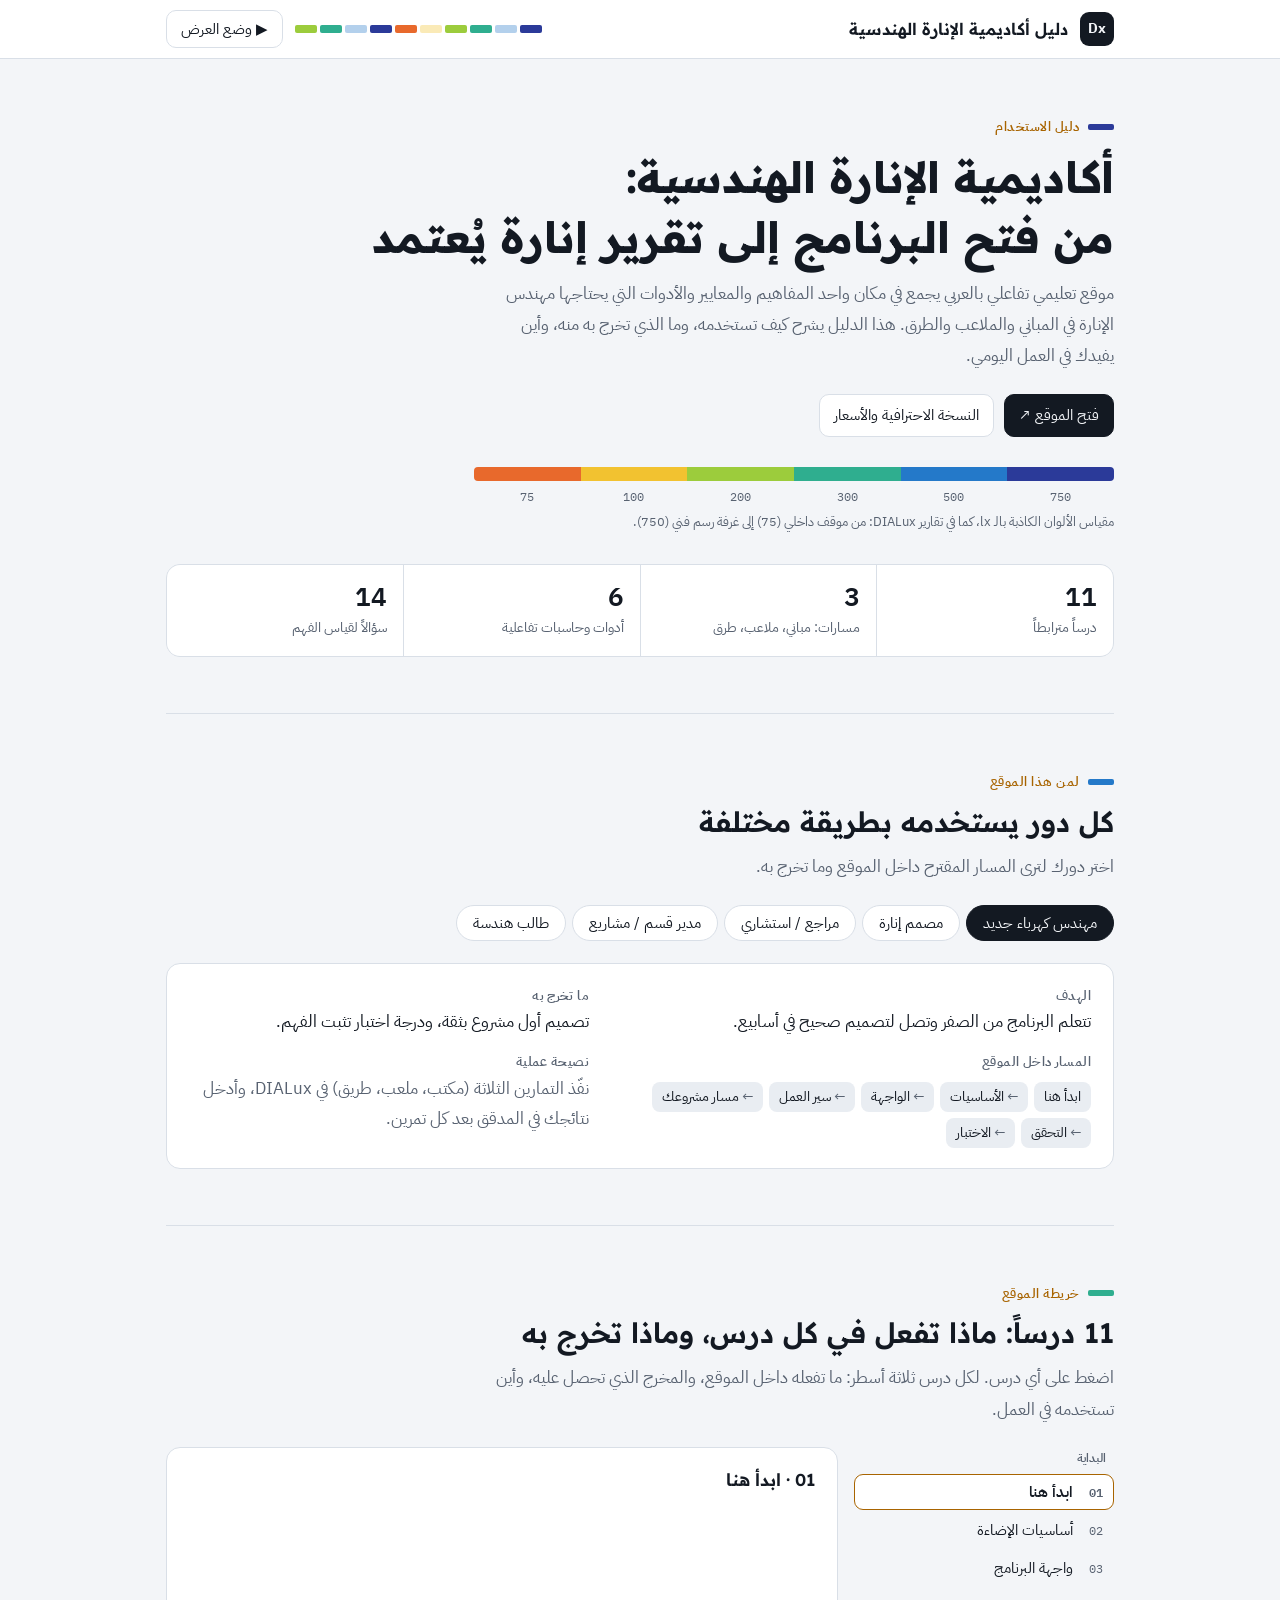
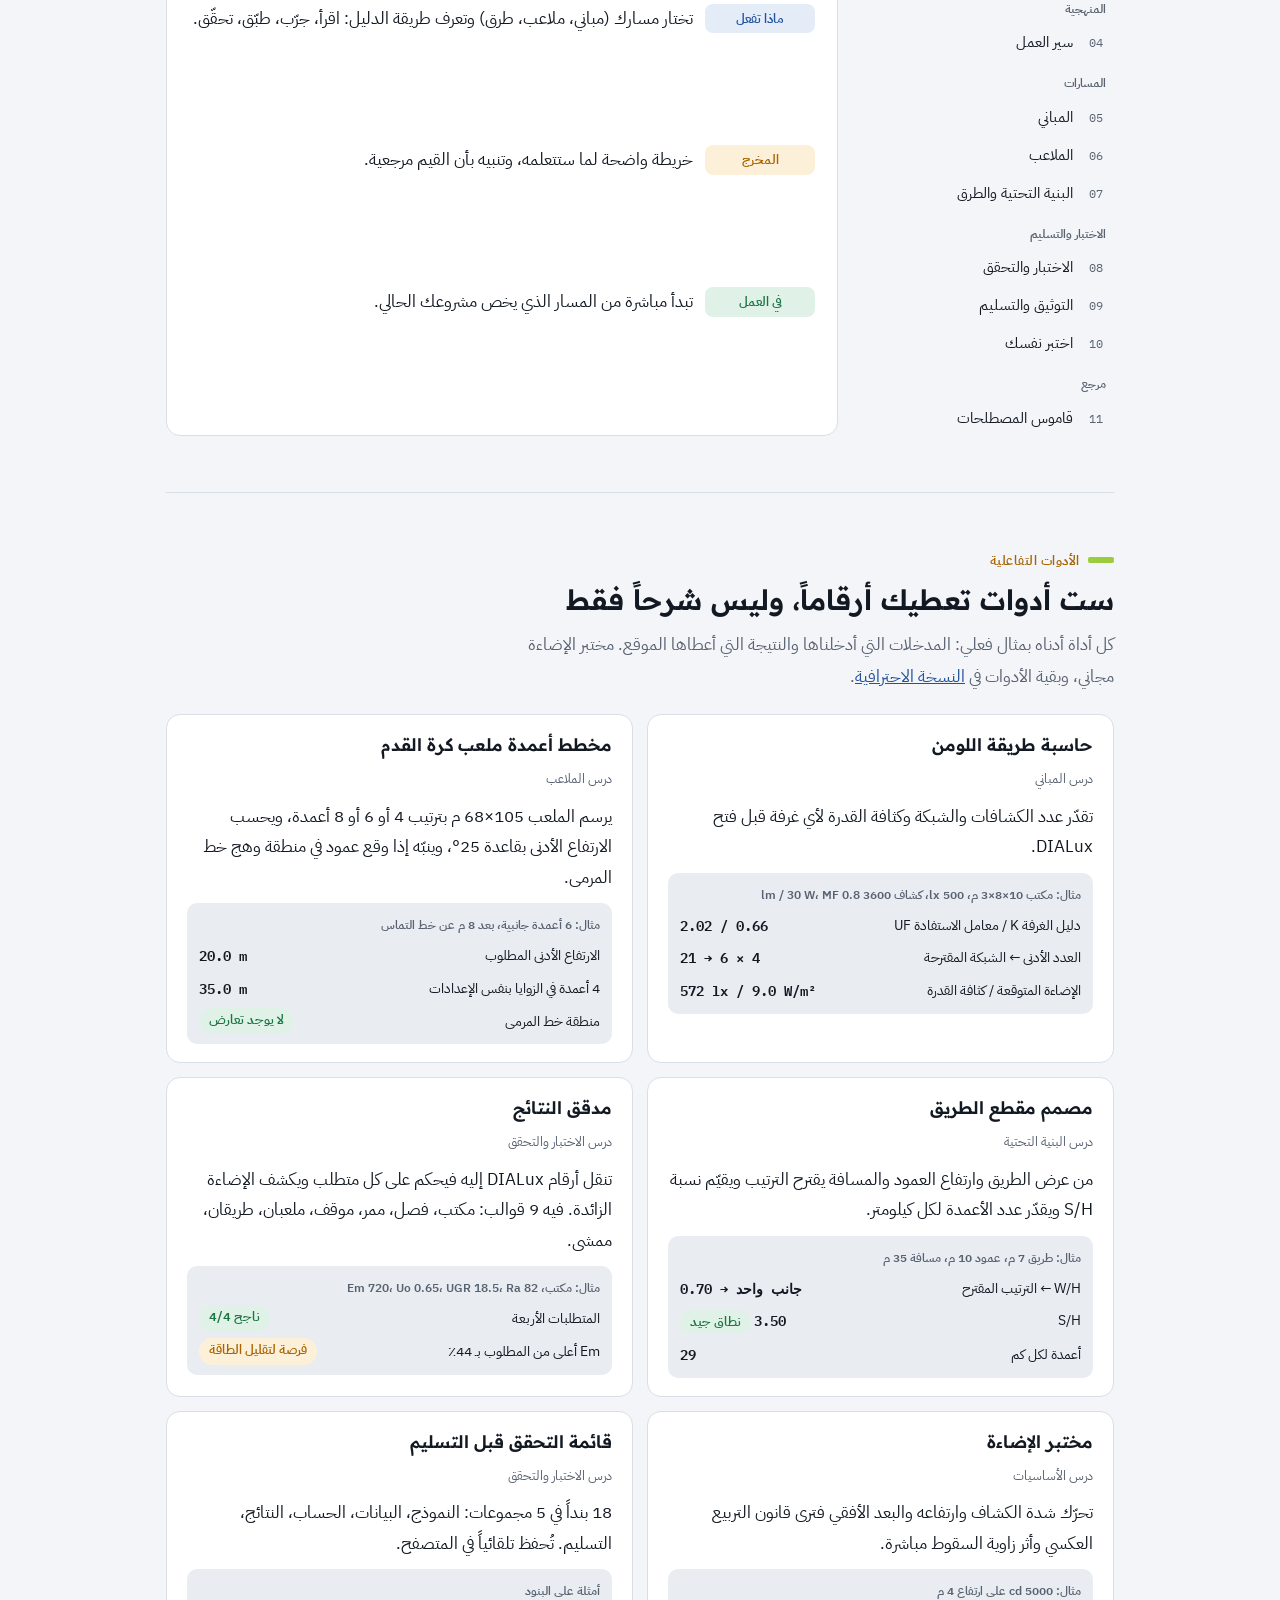
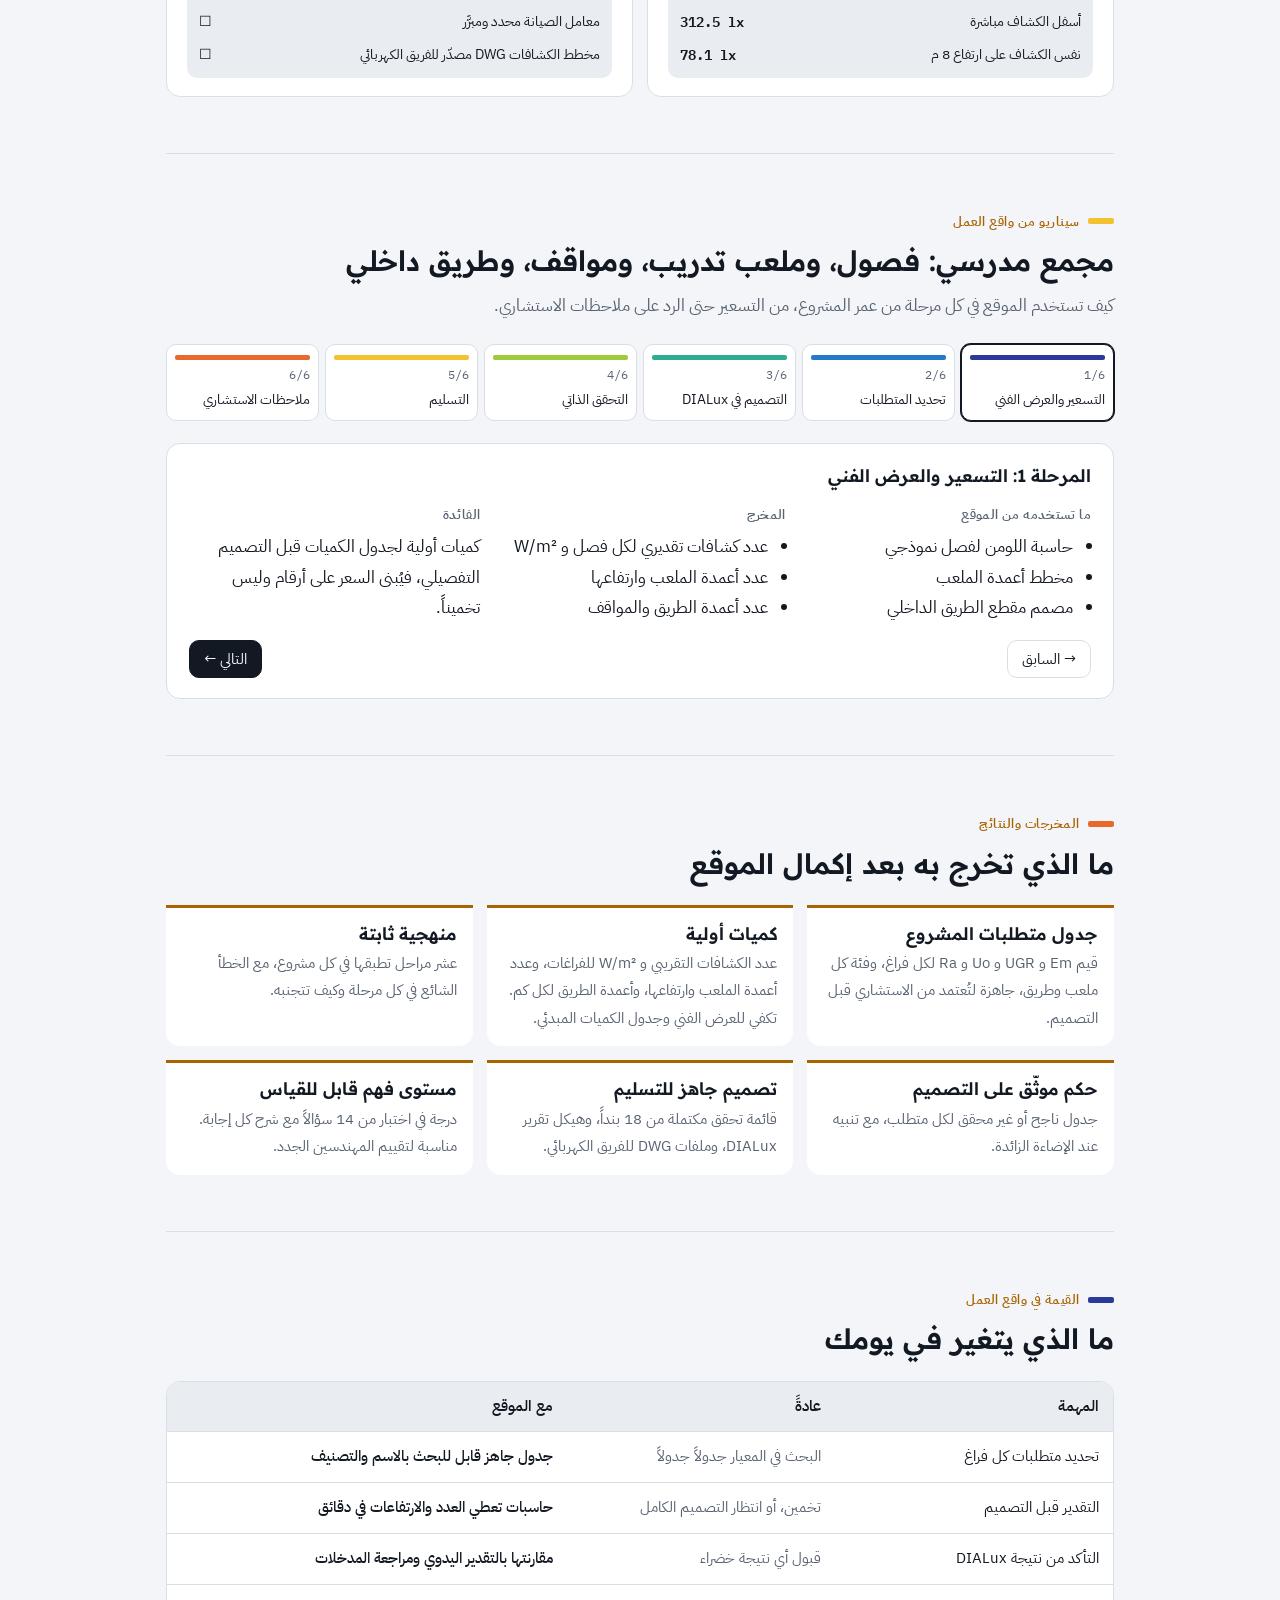
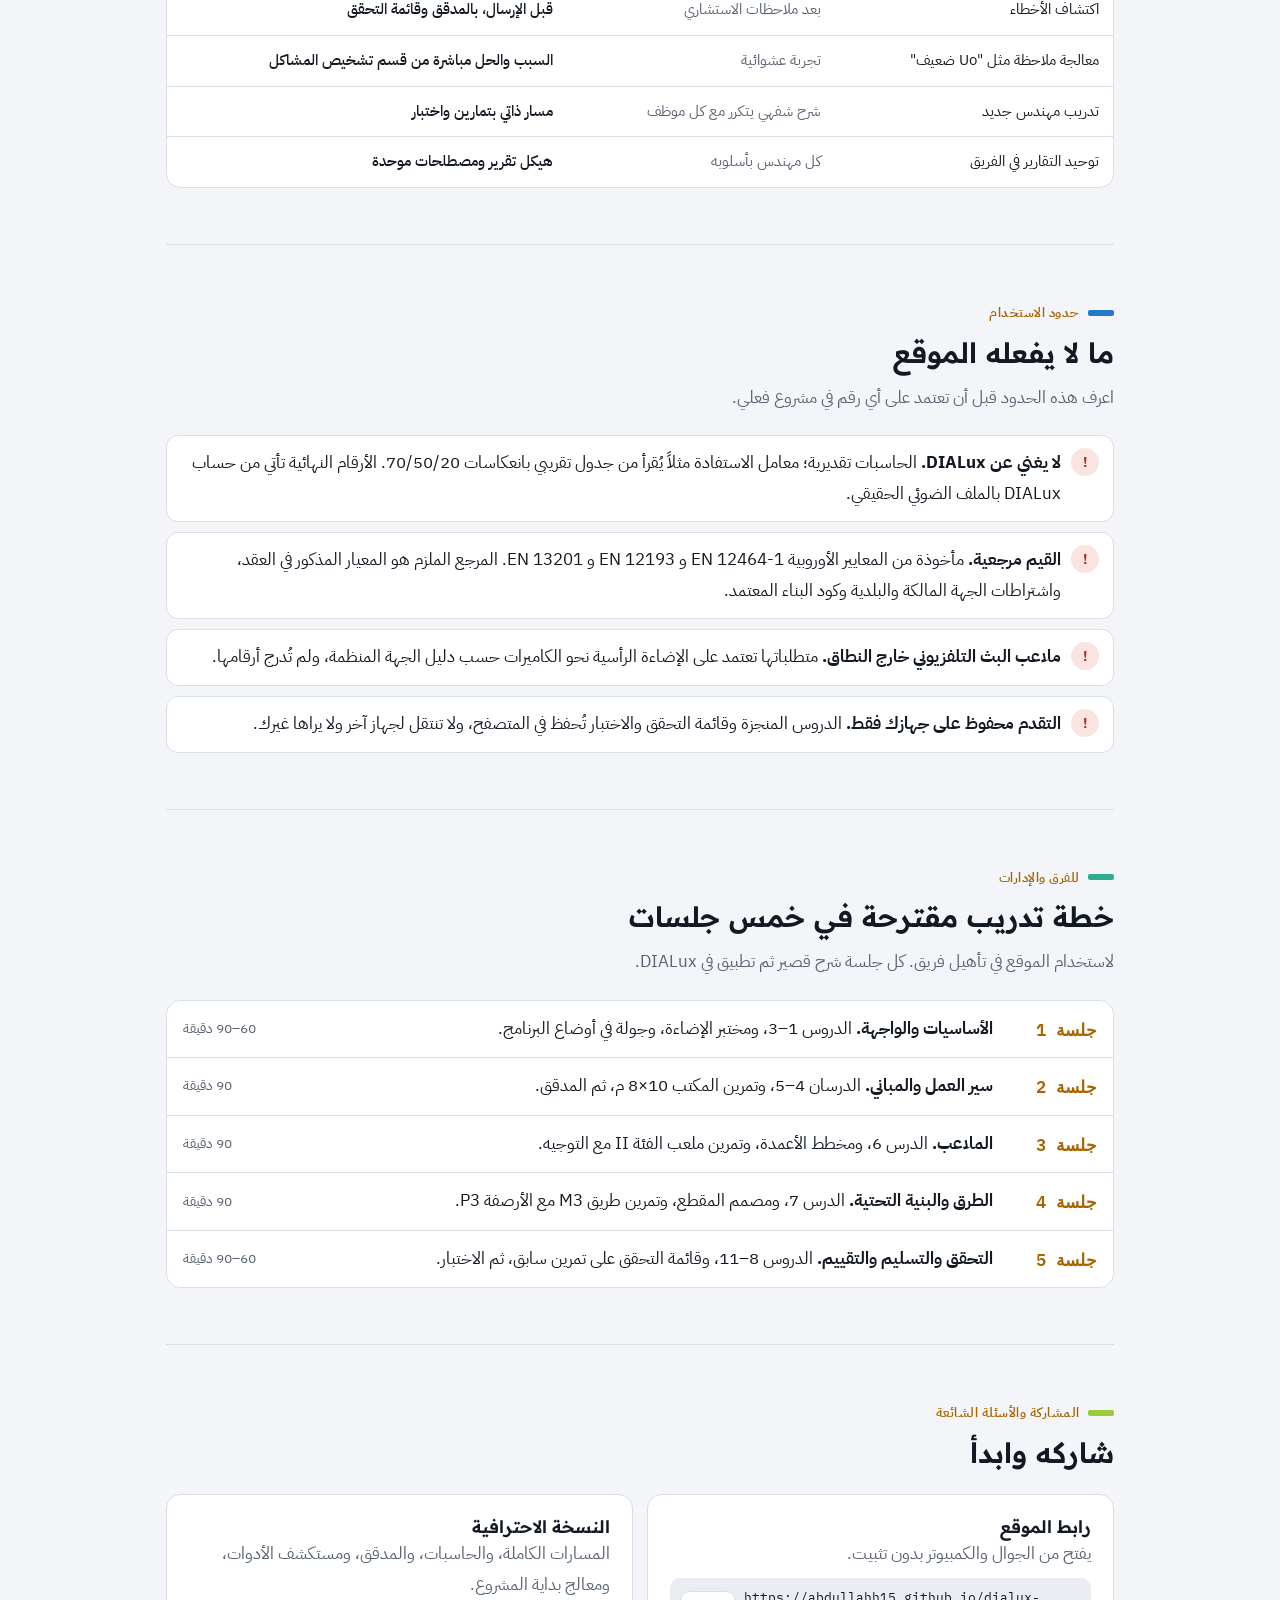
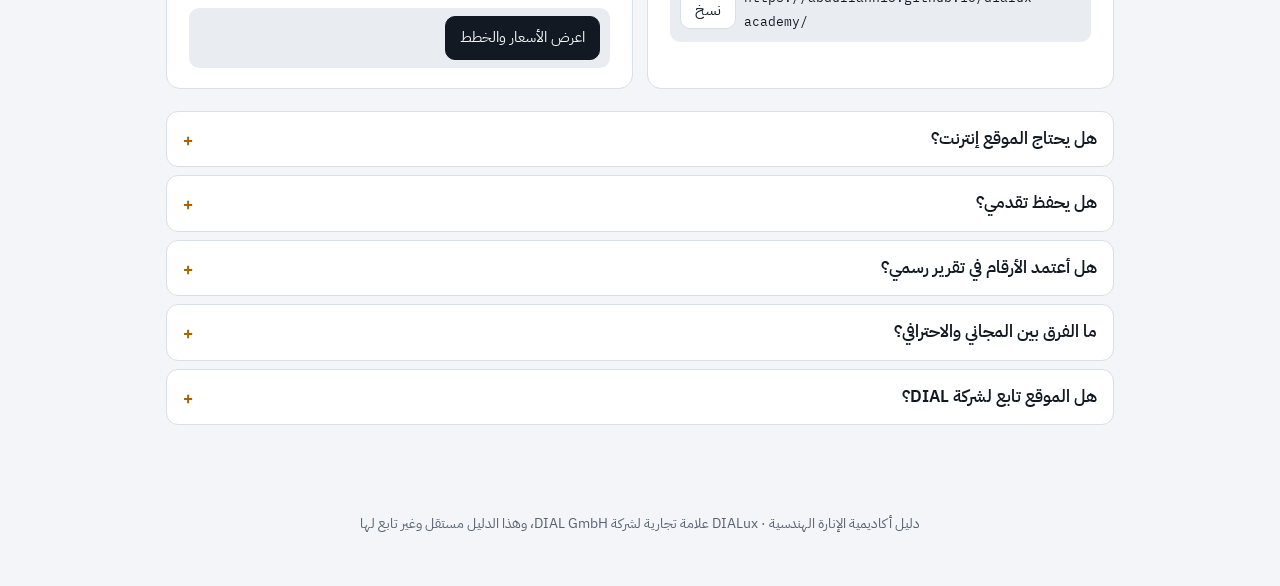
==== guide.html @ 092b3cbc "Free edition of the lighting academy Public free edition: lighting basics, DIALux evo interface, wor" ====
<!doctype html>
<html lang="ar" dir="rtl">
<head>
<meta charset="utf-8">
<meta name="viewport" content="width=device-width, initial-scale=1, viewport-fit=cover">
<meta name="description" content="شرح تفاعلي لاستخدام موقع أكاديمية الإنارة الهندسية: الأدوات والمخرجات والقيمة في العمل">
<style>:root{padding-top:env(safe-area-inset-top,0px);padding-bottom:env(safe-area-inset-bottom,0px)}body{margin:0}img{max-width:100%}[hidden]{display:none!important}</style>
<title>دليل أكاديمية الإنارة الهندسية</title>
<meta name="claude:viewport-fit-sides" content="cover">
<link rel="preconnect" href="https://fonts.googleapis.com">
<link rel="preconnect" href="https://fonts.gstatic.com" crossorigin>
<link href="https://fonts.googleapis.com/css2?family=IBM+Plex+Mono:wght@400;600&family=IBM+Plex+Sans+Arabic:wght@400;500;600&family=Readex+Pro:wght@500;600;700&display=swap" rel="stylesheet">
<style>
/* التخطيط: عمود قراءة واحد بعرض مريح، مقاطع متتالية تتحول إلى شرائح في وضع العرض.
   اللمسة الخاصة بالموضوع: مقياس الألوان الكاذبة (False colours) من تقارير DIALux يُستخدم كمؤشر للمقاطع. */
:root {
  --bg: #f3f5f8;
  --surface: #ffffff;
  --surface-2: #e9edf2;
  --ink: #131922;
  --muted: #586271;
  --line: #d9dfe7;
  --amber: #a86400;
  --amber-soft: #fdf0d8;
  --blue: #22539f;
  --blue-soft: #e4ecf8;
  --ok: #1b7543;
  --ok-soft: #e0f2e7;
  --bad: #ac2a21;
  --bad-soft: #f9e4e2;
  --fc1: #2b3a99; --fc2: #2479c9; --fc3: #2fae8f; --fc4: #9ccc3c; --fc5: #f2c230; --fc6: #e8692c;
  --font-display: "Readex Pro", "IBM Plex Sans Arabic", "Segoe UI", Tahoma, sans-serif;
  --font-body: "IBM Plex Sans Arabic", "Segoe UI", Tahoma, sans-serif;
  --font-data: "IBM Plex Mono", Consolas, monospace;
  --radius: 14px;
}
@media (prefers-color-scheme: dark) {
  :root:not([data-theme="light"]) {
    --bg: #0e1217; --surface: #161b22; --surface-2: #1f2630; --ink: #e7ebf0; --muted: #9ba5b3;
    --line: #2a323d; --amber: #f0ad45; --amber-soft: #33270f; --blue: #84b2ef; --blue-soft: #172538;
    --ok: #63cf92; --ok-soft: #12301f; --bad: #ff8b80; --bad-soft: #3a1714;
    color-scheme: dark;
  }
}
:root[data-theme="dark"] {
  --bg: #0e1217; --surface: #161b22; --surface-2: #1f2630; --ink: #e7ebf0; --muted: #9ba5b3;
  --line: #2a323d; --amber: #f0ad45; --amber-soft: #33270f; --blue: #84b2ef; --blue-soft: #172538;
  --ok: #63cf92; --ok-soft: #12301f; --bad: #ff8b80; --bad-soft: #3a1714;
  color-scheme: dark;
}

* { box-sizing: border-box; }
html { scroll-behavior: smooth; scroll-padding-top: 80px; }
@media (prefers-reduced-motion: reduce) { html { scroll-behavior: auto; } * { transition: none !important; } }
body { background: var(--bg); color: var(--ink); font-family: var(--font-body); font-size: 16.5px; line-height: 1.85; }
body::before { content: ""; position: fixed; inset: 0 0 auto; height: env(safe-area-inset-top, 0px); z-index: 10; background: var(--surface); }
a { color: var(--blue); }
h1, h2, h3 { font-family: var(--font-display); text-wrap: balance; line-height: 1.4; margin: 0; }
h1 { font-size: clamp(1.8rem, 4.6vw, 2.7rem); font-weight: 700; }
h2 { font-size: clamp(1.35rem, 3vw, 1.75rem); font-weight: 600; }
h3 { font-size: 1.08rem; font-weight: 600; }
p { margin: 0; }
.data, .en { font-family: var(--font-data); direction: ltr; unicode-bidi: isolate; font-variant-numeric: tabular-nums; }
.en { font-family: inherit; }
button { font-family: inherit; }
:focus-visible { outline: 2px solid var(--amber); outline-offset: 2px; }

.wrap { max-width: 980px; margin: 0 auto; padding-left: max(16px, env(safe-area-inset-left, 0px)); padding-right: max(16px, env(safe-area-inset-right, 0px)); }

/* الترويسة */
.top { position: sticky; top: env(safe-area-inset-top, 0px); z-index: 20; background: color-mix(in srgb, var(--surface) 94%, transparent); backdrop-filter: blur(8px); border-bottom: 1px solid var(--line); }
.top .wrap { display: flex; align-items: center; gap: 12px; padding-block: 10px; }
.mark { width: 34px; height: 34px; border-radius: 9px; background: var(--ink); color: var(--bg); display: grid; place-items: center; font-weight: 700; font-size: .85rem; direction: ltr; flex: 0 0 auto; }
.top .name { font-family: var(--font-display); font-weight: 600; white-space: nowrap; overflow: hidden; text-overflow: ellipsis; min-width: 0; }
.top .spacer { flex: 1; }
.fc-index { display: flex; gap: 3px; }
.fc-index a { width: 22px; height: 8px; border-radius: 2px; display: block; opacity: .35; transition: opacity .2s; }
.fc-index a.on { opacity: 1; }
.btn { border: 1px solid var(--line); background: var(--surface); color: var(--ink); border-radius: 10px; padding: 7px 14px; cursor: pointer; font-size: .92rem; text-decoration: none; display: inline-flex; align-items: center; gap: 6px; white-space: nowrap; }
.btn:hover { border-color: var(--amber); }
.btn.primary { background: var(--ink); color: var(--bg); border-color: var(--ink); }
.btn.primary:hover { opacity: .9; }

/* المقاطع */
section.slide { padding-block: 56px; border-bottom: 1px solid var(--line); }
section.slide:last-of-type { border-bottom: 0; }
.eyebrow { font-size: .8rem; font-weight: 600; letter-spacing: .04em; color: var(--amber); margin-bottom: 8px; display: flex; align-items: center; gap: 8px; }
.eyebrow i { width: 26px; height: 6px; border-radius: 2px; display: inline-block; }
.lead { color: var(--muted); font-size: 1.06rem; max-width: 62ch; margin-top: 10px; }
.stack { display: flex; flex-direction: column; gap: 22px; }

/* البداية */
.hero { padding-top: 48px; }
.hero .cta { display: flex; flex-wrap: wrap; gap: 10px; margin-top: 22px; }
.legend { margin-top: 30px; max-width: 640px; }
.legend .bar { display: grid; grid-template-columns: repeat(6, 1fr); height: 14px; border-radius: 4px; overflow: hidden; }
.legend .ticks { display: grid; grid-template-columns: repeat(6, 1fr); font-size: .78rem; color: var(--muted); margin-top: 4px; }
.legend .ticks span { text-align: center; }
.legend .cap { font-size: .8rem; color: var(--muted); margin-top: 2px; }
.facts { display: grid; grid-template-columns: repeat(4, minmax(0, 1fr)); gap: 1px; background: var(--line); border: 1px solid var(--line); border-radius: var(--radius); overflow: hidden; margin-top: 30px; }
.facts div { background: var(--surface); padding: 14px 16px; }
.facts b { display: block; font-family: var(--font-data); font-size: 1.6rem; font-weight: 600; line-height: 1.3; }
.facts span { color: var(--muted); font-size: .9rem; }

/* الأدوار */
.tabs { display: flex; flex-wrap: wrap; gap: 6px; }
.tab { border: 1px solid var(--line); background: var(--surface); color: var(--ink); border-radius: 99px; padding: 6px 16px; cursor: pointer; font-size: .93rem; }
.tab[aria-selected="true"] { background: var(--ink); color: var(--bg); border-color: var(--ink); }
.panel { background: var(--surface); border: 1px solid var(--line); border-radius: var(--radius); padding: 20px 22px; }
.role-grid { display: grid; grid-template-columns: 1.2fr 1fr; gap: 22px; }
.role-grid > div { min-width: 0; }
.path { display: flex; flex-wrap: wrap; gap: 6px; margin-top: 8px; }
.path span { background: var(--surface-2); border-radius: 8px; padding: 2px 10px; font-size: .88rem; }
.path span + span::before { content: "← "; color: var(--muted); }
.k { font-size: .8rem; color: var(--muted); font-weight: 600; letter-spacing: .03em; }

/* خريطة الدروس */
.map { display: grid; grid-template-columns: 260px minmax(0, 1fr); gap: 16px; }
.lessons { display: flex; flex-direction: column; gap: 2px; }
.lessons .grp { font-size: .76rem; color: var(--muted); margin: 10px 8px 2px; font-weight: 600; }
.lessons .grp:first-child { margin-top: 0; }
.lessons button { text-align: right; border: 1px solid transparent; background: transparent; color: var(--ink); padding: 6px 10px; border-radius: 9px; cursor: pointer; display: flex; gap: 10px; align-items: center; font-size: .93rem; }
.lessons button:hover { background: var(--surface-2); }
.lessons button[aria-selected="true"] { background: var(--surface); border-color: var(--amber); font-weight: 600; }
.lessons .n { font-family: var(--font-data); font-size: .78rem; color: var(--muted); width: 20px; }
.io { display: grid; gap: 14px; }
.io-row { display: grid; grid-template-columns: 110px minmax(0, 1fr); gap: 12px; align-items: start; }
.io-row .tag { font-size: .8rem; font-weight: 600; padding: 3px 10px; border-radius: 8px; text-align: center; }
.tag.do { background: var(--blue-soft); color: var(--blue); }
.tag.out { background: var(--amber-soft); color: var(--amber); }
.tag.work { background: var(--ok-soft); color: var(--ok); }

/* الأدوات */
.tools { display: grid; grid-template-columns: repeat(2, minmax(0, 1fr)); gap: 14px; }
.tool { background: var(--surface); border: 1px solid var(--line); border-radius: var(--radius); padding: 18px 20px; display: flex; flex-direction: column; gap: 10px; min-width: 0; }
.tool .where { font-size: .82rem; color: var(--muted); }
.ex { background: var(--surface-2); border-radius: 10px; padding: 10px 12px; font-size: .9rem; display: grid; gap: 6px; }
.ex .row { display: flex; justify-content: space-between; gap: 10px; flex-wrap: wrap; }
.ex .row b { font-family: var(--font-data); font-weight: 600; direction: ltr; }
.ex .head { font-size: .78rem; color: var(--muted); font-weight: 600; }
.pill { display: inline-block; padding: 0 10px; border-radius: 99px; font-size: .8rem; font-weight: 600; }
.pill.ok { background: var(--ok-soft); color: var(--ok); }
.pill.warn { background: var(--amber-soft); color: var(--amber); }

/* السيناريو */
.scenario { display: grid; grid-template-columns: repeat(6, minmax(0, 1fr)); gap: 6px; }
.scenario button { border: 1px solid var(--line); background: var(--surface); color: var(--ink); border-radius: 10px; padding: 10px 8px; cursor: pointer; font-size: .86rem; line-height: 1.5; display: flex; flex-direction: column; gap: 6px; align-items: flex-start; text-align: right; }
.scenario button i { height: 5px; width: 100%; border-radius: 2px; display: block; }
.scenario button[aria-selected="true"] { border-color: var(--ink); box-shadow: 0 0 0 1px var(--ink); }
.scene-body { display: grid; grid-template-columns: repeat(3, minmax(0, 1fr)); gap: 14px; margin-top: 14px; }
.scene-body > div { min-width: 0; }
.scene-body ul { margin: 6px 0 0; padding-inline-start: 18px; }
.scene-nav { display: flex; justify-content: space-between; margin-top: 16px; gap: 10px; }

/* المخرجات */
.outputs { display: grid; grid-template-columns: repeat(3, minmax(0, 1fr)); gap: 14px; }
.out-card { border-top: 3px solid var(--amber); background: var(--surface); border-radius: 0 0 var(--radius) var(--radius); padding: 14px 16px; min-width: 0; }
.out-card p { color: var(--muted); font-size: .93rem; margin-top: 4px; }

/* المقارنة */
.table-wrap { overflow-x: auto; border: 1px solid var(--line); border-radius: var(--radius); background: var(--surface); }
table { border-collapse: collapse; width: 100%; font-size: .94rem; }
th, td { padding: 11px 14px; text-align: right; border-bottom: 1px solid var(--line); vertical-align: top; }
th { background: var(--surface-2); font-weight: 600; white-space: nowrap; }
tr:last-child td { border-bottom: 0; }
td.before { color: var(--muted); }
td.after { font-weight: 500; }

.limits { display: grid; gap: 10px; }
.limit { display: grid; grid-template-columns: 28px minmax(0, 1fr); gap: 10px; background: var(--surface); border: 1px solid var(--line); border-radius: 12px; padding: 12px 14px; }
.limit .ic { width: 28px; height: 28px; border-radius: 50%; background: var(--bad-soft); color: var(--bad); display: grid; place-items: center; font-weight: 700; font-size: .9rem; }

.plan { display: grid; gap: 0; border: 1px solid var(--line); border-radius: var(--radius); overflow: hidden; background: var(--surface); }
.plan-row { display: grid; grid-template-columns: 90px minmax(0, 1fr) 140px; gap: 14px; padding: 13px 16px; border-bottom: 1px solid var(--line); align-items: center; }
.plan-row:last-child { border-bottom: 0; }
.plan-row .s { font-family: var(--font-data); font-weight: 600; color: var(--amber); }
.plan-row .t { color: var(--muted); font-size: .88rem; text-align: left; }

details { background: var(--surface); border: 1px solid var(--line); border-radius: 12px; }
details + details { margin-top: 8px; }
summary { cursor: pointer; padding: 12px 16px; font-weight: 600; list-style: none; display: flex; justify-content: space-between; gap: 10px; }
summary::after { content: "+"; font-family: var(--font-data); color: var(--amber); }
details[open] summary::after { content: "−"; }
details .a { padding: 0 16px 14px; color: var(--muted); }

.share { display: grid; grid-template-columns: repeat(2, minmax(0, 1fr)); gap: 14px; }
.link-box { display: flex; gap: 8px; align-items: center; background: var(--surface-2); border-radius: 10px; padding: 8px 10px; margin-top: 8px; }
.link-box code { font-family: var(--font-data); font-size: .82rem; direction: ltr; flex: 1; min-width: 0; overflow-wrap: anywhere; user-select: all; }
footer { color: var(--muted); font-size: .85rem; text-align: center; padding-block: 30px 50px; }

/* وضع العرض */
.present-bar { display: none; }
body.present .top .fc-index, body.present footer { display: none; }
body.present section.slide { display: none; min-height: calc(100vh - 140px); padding-block: 36px 90px; border: 0; }
body.present section.slide.current { display: block; }
body.present .present-bar {
  display: flex; position: fixed; bottom: 0; left: 0; right: 0; z-index: 25; justify-content: center; gap: 10px; align-items: center;
  padding: 10px max(16px, env(safe-area-inset-right, 0px)) calc(10px + env(safe-area-inset-bottom, 0px)) max(16px, env(safe-area-inset-left, 0px));
  background: var(--surface); border-top: 1px solid var(--line);
}
.present-bar .count { font-family: var(--font-data); min-width: 64px; text-align: center; color: var(--muted); }
.present-bar .prog { position: absolute; top: -3px; right: 0; height: 3px; background: var(--amber); transition: width .3s; }

@media (max-width: 820px) {
  .map, .role-grid { grid-template-columns: 1fr; }
  .lessons { flex-direction: row; flex-wrap: wrap; }
  .lessons .grp { display: none; }
  .tools, .share { grid-template-columns: 1fr; }
  .outputs { grid-template-columns: repeat(2, minmax(0, 1fr)); }
  .scenario { grid-template-columns: repeat(3, minmax(0, 1fr)); }
  .scene-body { grid-template-columns: 1fr; }
  .facts { grid-template-columns: repeat(2, minmax(0, 1fr)); }
  .fc-index { display: none; }
}
@media (max-width: 520px) {
  .outputs { grid-template-columns: 1fr; }
  .scenario { grid-template-columns: repeat(2, minmax(0, 1fr)); }
  .io-row { grid-template-columns: 1fr; gap: 4px; }
  .io-row .tag { justify-self: start; }
  .plan-row { grid-template-columns: 64px minmax(0, 1fr); }
  .plan-row .t { grid-column: 2; text-align: right; }
  .top .name { display: none; }
  section.slide { padding-block: 40px; }
}
</style>
</head>
<body>
<div dir="rtl" lang="ar">
<header class="top">
  <div class="wrap">
    <span class="mark">Dx</span>
    <span class="name">دليل أكاديمية الإنارة الهندسية</span>
    <span class="spacer"></span>
    <nav class="fc-index" id="fcIndex" aria-label="المقاطع"></nav>
    <button class="btn" id="presentBtn" type="button">▶ وضع العرض</button>
  </div>
</header>

<main class="wrap" id="slides">

<!-- 1 -->
<section class="slide hero" data-label="المقدمة">
  <div class="eyebrow"><i style="background:var(--fc1)"></i>دليل الاستخدام</div>
  <h1>أكاديمية الإنارة الهندسية:<br>من فتح البرنامج إلى تقرير إنارة يُعتمد</h1>
  <p class="lead">موقع تعليمي تفاعلي بالعربي يجمع في مكان واحد المفاهيم والمعايير والأدوات التي يحتاجها مهندس الإنارة في المباني والملاعب والطرق. هذا الدليل يشرح كيف تستخدمه، وما الذي تخرج به منه، وأين يفيدك في العمل اليومي.</p>
  <div class="cta">
    <a class="btn primary" href="https://abdullahh15.github.io/dialux-academy/" target="_blank" rel="noopener">فتح الموقع ↗</a>
    <a class="btn" href="pricing.html">النسخة الاحترافية والأسعار</a>
  </div>
  <div class="legend" aria-hidden="true">
    <div class="bar"><i style="background:var(--fc1)"></i><i style="background:var(--fc2)"></i><i style="background:var(--fc3)"></i><i style="background:var(--fc4)"></i><i style="background:var(--fc5)"></i><i style="background:var(--fc6)"></i></div>
    <div class="ticks data"><span>75</span><span>100</span><span>200</span><span>300</span><span>500</span><span>750</span></div>
    <div class="cap">مقياس الألوان الكاذبة بالـ lx، كما في تقارير DIALux: من موقف داخلي (75) إلى غرفة رسم فني (750).</div>
  </div>
  <div class="facts">
    <div><b>11</b><span>درساً مترابطاً</span></div>
    <div><b>3</b><span>مسارات: مباني، ملاعب، طرق</span></div>
    <div><b>6</b><span>أدوات وحاسبات تفاعلية</span></div>
    <div><b>14</b><span>سؤالاً لقياس الفهم</span></div>
  </div>
</section>

<!-- 2 -->
<section class="slide" data-label="لمن الموقع">
  <div class="stack">
    <div>
      <div class="eyebrow"><i style="background:var(--fc2)"></i>لمن هذا الموقع</div>
      <h2>كل دور يستخدمه بطريقة مختلفة</h2>
      <p class="lead">اختر دورك لترى المسار المقترح داخل الموقع وما تخرج به.</p>
    </div>
    <div class="tabs" id="roleTabs" role="tablist"></div>
    <div class="panel" id="rolePanel" role="tabpanel"></div>
  </div>
</section>

<!-- 3 -->
<section class="slide" data-label="خريطة الموقع">
  <div class="stack">
    <div>
      <div class="eyebrow"><i style="background:var(--fc3)"></i>خريطة الموقع</div>
      <h2>11 درساً: ماذا تفعل في كل درس، وماذا تخرج به</h2>
      <p class="lead">اضغط على أي درس. لكل درس ثلاثة أسطر: ما تفعله داخل الموقع، والمخرج الذي تحصل عليه، وأين تستخدمه في العمل.</p>
    </div>
    <div class="map">
      <div class="lessons" id="lessonList" role="tablist"></div>
      <div class="panel io" id="lessonPanel" role="tabpanel"></div>
    </div>
  </div>
</section>

<!-- 4 -->
<section class="slide" data-label="الأدوات">
  <div class="stack">
    <div>
      <div class="eyebrow"><i style="background:var(--fc4)"></i>الأدوات التفاعلية</div>
      <h2>ست أدوات تعطيك أرقاماً، وليس شرحاً فقط</h2>
      <p class="lead">كل أداة أدناه بمثال فعلي: المدخلات التي أدخلناها والنتيجة التي أعطاها الموقع. مختبر الإضاءة مجاني، وبقية الأدوات في <a href="pricing.html">النسخة الاحترافية</a>.</p>
    </div>
    <div class="tools">
      <div class="tool">
        <h3>حاسبة طريقة اللومن</h3><div class="where">درس المباني</div>
        <p>تقدّر عدد الكشافات والشبكة وكثافة القدرة لأي غرفة قبل فتح DIALux.</p>
        <div class="ex"><div class="head">مثال: مكتب 10×8×3 م، 500 lx، كشاف 3600 lm / 30 W، MF 0.8</div>
          <div class="row"><span>دليل الغرفة K / معامل الاستفادة UF</span><b>2.02 / 0.66</b></div>
          <div class="row"><span>العدد الأدنى ← الشبكة المقترحة</span><b>21 → 6 × 4</b></div>
          <div class="row"><span>الإضاءة المتوقعة / كثافة القدرة</span><b>572 lx / 9.0 W/m²</b></div></div>
      </div>
      <div class="tool">
        <h3>مخطط أعمدة ملعب كرة القدم</h3><div class="where">درس الملاعب</div>
        <p>يرسم الملعب 105×68 م بترتيب 4 أو 6 أو 8 أعمدة، ويحسب الارتفاع الأدنى بقاعدة 25°، وينبّه إذا وقع عمود في منطقة وهج خط المرمى.</p>
        <div class="ex"><div class="head">مثال: 6 أعمدة جانبية، بعد 8 م عن خط التماس</div>
          <div class="row"><span>الارتفاع الأدنى المطلوب</span><b>20.0 m</b></div>
          <div class="row"><span>4 أعمدة في الزوايا بنفس الإعدادات</span><b>35.0 m</b></div>
          <div class="row"><span>منطقة خط المرمى</span><span class="pill ok">لا يوجد تعارض</span></div></div>
      </div>
      <div class="tool">
        <h3>مصمم مقطع الطريق</h3><div class="where">درس البنية التحتية</div>
        <p>من عرض الطريق وارتفاع العمود والمسافة يقترح الترتيب ويقيّم نسبة S/H ويقدّر عدد الأعمدة لكل كيلومتر.</p>
        <div class="ex"><div class="head">مثال: طريق 7 م، عمود 10 م، مسافة 35 م</div>
          <div class="row"><span>W/H ← الترتيب المقترح</span><b>0.70 → جانب واحد</b></div>
          <div class="row"><span>S/H</span><span><b class="data">3.50</b> <span class="pill ok">نطاق جيد</span></span></div>
          <div class="row"><span>أعمدة لكل كم</span><b>29</b></div></div>
      </div>
      <div class="tool">
        <h3>مدقق النتائج</h3><div class="where">درس الاختبار والتحقق</div>
        <p>تنقل أرقام DIALux إليه فيحكم على كل متطلب ويكشف الإضاءة الزائدة. فيه 9 قوالب: مكتب، فصل، ممر، موقف، ملعبان، طريقان، ممشى.</p>
        <div class="ex"><div class="head">مثال: مكتب، Em 720، Uo 0.65، UGR 18.5، Ra 82</div>
          <div class="row"><span>المتطلبات الأربعة</span><span class="pill ok">ناجح 4/4</span></div>
          <div class="row"><span>Em أعلى من المطلوب بـ 44٪</span><span class="pill warn">فرصة لتقليل الطاقة</span></div></div>
      </div>
      <div class="tool">
        <h3>مختبر الإضاءة</h3><div class="where">درس الأساسيات</div>
        <p>تحرّك شدة الكشاف وارتفاعه والبعد الأفقي فترى قانون التربيع العكسي وأثر زاوية السقوط مباشرة.</p>
        <div class="ex"><div class="head">مثال: 5000 cd على ارتفاع 4 م</div>
          <div class="row"><span>أسفل الكشاف مباشرة</span><b>312.5 lx</b></div>
          <div class="row"><span>نفس الكشاف على ارتفاع 8 م</span><b>78.1 lx</b></div></div>
      </div>
      <div class="tool">
        <h3>قائمة التحقق قبل التسليم</h3><div class="where">درس الاختبار والتحقق</div>
        <p>18 بنداً في 5 مجموعات: النموذج، البيانات، الحساب، النتائج، التسليم. تُحفظ تلقائياً في المتصفح.</p>
        <div class="ex"><div class="head">أمثلة على البنود</div>
          <div class="row"><span>معامل الصيانة محدد ومبرَّر</span><span class="data">☐</span></div>
          <div class="row"><span>مخطط الكشافات DWG مصدّر للفريق الكهربائي</span><span class="data">☐</span></div></div>
      </div>
    </div>
  </div>
</section>

<!-- 5 -->
<section class="slide" data-label="سيناريو عمل">
  <div class="stack">
    <div>
      <div class="eyebrow"><i style="background:var(--fc5)"></i>سيناريو من واقع العمل</div>
      <h2>مجمع مدرسي: فصول، وملعب تدريب، ومواقف، وطريق داخلي</h2>
      <p class="lead">كيف تستخدم الموقع في كل مرحلة من عمر المشروع، من التسعير حتى الرد على ملاحظات الاستشاري.</p>
    </div>
    <div class="scenario" id="sceneTabs" role="tablist"></div>
    <div class="panel">
      <h3 id="sceneTitle"></h3>
      <div class="scene-body" id="sceneBody"></div>
      <div class="scene-nav">
        <button class="btn" id="scenePrev" type="button">→ السابق</button>
        <button class="btn primary" id="sceneNext" type="button">التالي ←</button>
      </div>
    </div>
  </div>
</section>

<!-- 6 -->
<section class="slide" data-label="المخرجات">
  <div class="stack">
    <div>
      <div class="eyebrow"><i style="background:var(--fc6)"></i>المخرجات والنتائج</div>
      <h2>ما الذي تخرج به بعد إكمال الموقع</h2>
    </div>
    <div class="outputs">
      <div class="out-card"><h3>جدول متطلبات المشروع</h3><p>قيم Em و UGR و Uo و Ra لكل فراغ، وفئة كل ملعب وطريق، جاهزة لتُعتمد من الاستشاري قبل التصميم.</p></div>
      <div class="out-card"><h3>كميات أولية</h3><p>عدد الكشافات التقريبي و W/m² للفراغات، وعدد أعمدة الملعب وارتفاعها، وأعمدة الطريق لكل كم. تكفي للعرض الفني وجدول الكميات المبدئي.</p></div>
      <div class="out-card"><h3>منهجية ثابتة</h3><p>عشر مراحل تطبقها في كل مشروع، مع الخطأ الشائع في كل مرحلة وكيف تتجنبه.</p></div>
      <div class="out-card"><h3>حكم موثّق على التصميم</h3><p>جدول ناجح أو غير محقق لكل متطلب، مع تنبيه عند الإضاءة الزائدة.</p></div>
      <div class="out-card"><h3>تصميم جاهز للتسليم</h3><p>قائمة تحقق مكتملة من 18 بنداً، وهيكل تقرير DIALux، وملفات DWG للفريق الكهربائي.</p></div>
      <div class="out-card"><h3>مستوى فهم قابل للقياس</h3><p>درجة في اختبار من 14 سؤالاً مع شرح كل إجابة. مناسبة لتقييم المهندسين الجدد.</p></div>
    </div>
  </div>
</section>

<!-- 7 -->
<section class="slide" data-label="القيمة في العمل">
  <div class="stack">
    <div>
      <div class="eyebrow"><i style="background:var(--fc1)"></i>القيمة في واقع العمل</div>
      <h2>ما الذي يتغير في يومك</h2>
    </div>
    <div class="table-wrap"><table>
      <thead><tr><th>المهمة</th><th>عادةً</th><th>مع الموقع</th></tr></thead>
      <tbody>
        <tr><td>تحديد متطلبات كل فراغ</td><td class="before">البحث في المعيار جدولاً جدولاً</td><td class="after">جدول جاهز قابل للبحث بالاسم والتصنيف</td></tr>
        <tr><td>التقدير قبل التصميم</td><td class="before">تخمين، أو انتظار التصميم الكامل</td><td class="after">حاسبات تعطي العدد والارتفاعات في دقائق</td></tr>
        <tr><td>التأكد من نتيجة DIALux</td><td class="before">قبول أي نتيجة خضراء</td><td class="after">مقارنتها بالتقدير اليدوي ومراجعة المدخلات</td></tr>
        <tr><td>اكتشاف الأخطاء</td><td class="before">بعد ملاحظات الاستشاري</td><td class="after">قبل الإرسال، بالمدقق وقائمة التحقق</td></tr>
        <tr><td>معالجة ملاحظة مثل "Uo ضعيف"</td><td class="before">تجربة عشوائية</td><td class="after">السبب والحل مباشرة من قسم تشخيص المشاكل</td></tr>
        <tr><td>تدريب مهندس جديد</td><td class="before">شرح شفهي يتكرر مع كل موظف</td><td class="after">مسار ذاتي بتمارين واختبار</td></tr>
        <tr><td>توحيد التقارير في الفريق</td><td class="before">كل مهندس بأسلوبه</td><td class="after">هيكل تقرير ومصطلحات موحدة</td></tr>
      </tbody>
    </table></div>
  </div>
</section>

<!-- 8 -->
<section class="slide" data-label="حدود الاستخدام">
  <div class="stack">
    <div>
      <div class="eyebrow"><i style="background:var(--fc2)"></i>حدود الاستخدام</div>
      <h2>ما لا يفعله الموقع</h2>
      <p class="lead">اعرف هذه الحدود قبل أن تعتمد على أي رقم في مشروع فعلي.</p>
    </div>
    <div class="limits">
      <div class="limit"><span class="ic">!</span><div><b>لا يغني عن DIALux.</b> الحاسبات تقديرية؛ معامل الاستفادة مثلاً يُقرأ من جدول تقريبي بانعكاسات 70/50/20. الأرقام النهائية تأتي من حساب DIALux بالملف الضوئي الحقيقي.</div></div>
      <div class="limit"><span class="ic">!</span><div><b>القيم مرجعية.</b> مأخوذة من المعايير الأوروبية EN 12464-1 و EN 12193 و EN 13201. المرجع الملزم هو المعيار المذكور في العقد، واشتراطات الجهة المالكة والبلدية وكود البناء المعتمد.</div></div>
      <div class="limit"><span class="ic">!</span><div><b>ملاعب البث التلفزيوني خارج النطاق.</b> متطلباتها تعتمد على الإضاءة الرأسية نحو الكاميرات حسب دليل الجهة المنظمة، ولم تُدرج أرقامها.</div></div>
      <div class="limit"><span class="ic">!</span><div><b>التقدم محفوظ على جهازك فقط.</b> الدروس المنجزة وقائمة التحقق والاختبار تُحفظ في المتصفح، ولا تنتقل لجهاز آخر ولا يراها غيرك.</div></div>
    </div>
  </div>
</section>

<!-- 9 -->
<section class="slide" data-label="خطة تدريب">
  <div class="stack">
    <div>
      <div class="eyebrow"><i style="background:var(--fc3)"></i>للفرق والإدارات</div>
      <h2>خطة تدريب مقترحة في خمس جلسات</h2>
      <p class="lead">لاستخدام الموقع في تأهيل فريق. كل جلسة شرح قصير ثم تطبيق في DIALux.</p>
    </div>
    <div class="plan">
      <div class="plan-row"><span class="s">جلسة 1</span><div><b>الأساسيات والواجهة.</b> الدروس 1–3، ومختبر الإضاءة، وجولة في أوضاع البرنامج.</div><span class="t">60–90 دقيقة</span></div>
      <div class="plan-row"><span class="s">جلسة 2</span><div><b>سير العمل والمباني.</b> الدرسان 4–5، وتمرين المكتب 10×8 م، ثم المدقق.</div><span class="t">90 دقيقة</span></div>
      <div class="plan-row"><span class="s">جلسة 3</span><div><b>الملاعب.</b> الدرس 6، ومخطط الأعمدة، وتمرين ملعب الفئة II مع التوجيه.</div><span class="t">90 دقيقة</span></div>
      <div class="plan-row"><span class="s">جلسة 4</span><div><b>الطرق والبنية التحتية.</b> الدرس 7، ومصمم المقطع، وتمرين طريق M3 مع الأرصفة P3.</div><span class="t">90 دقيقة</span></div>
      <div class="plan-row"><span class="s">جلسة 5</span><div><b>التحقق والتسليم والتقييم.</b> الدروس 8–11، وقائمة التحقق على تمرين سابق، ثم الاختبار.</div><span class="t">60–90 دقيقة</span></div>
    </div>
  </div>
</section>

<!-- 10 -->
<section class="slide" data-label="المشاركة والأسئلة">
  <div class="stack">
    <div>
      <div class="eyebrow"><i style="background:var(--fc4)"></i>المشاركة والأسئلة الشائعة</div>
      <h2>شاركه وابدأ</h2>
    </div>
    <div class="share">
      <div class="panel"><h3>رابط الموقع</h3><p style="color:var(--muted)">يفتح من الجوال والكمبيوتر بدون تثبيت.</p>
        <div class="link-box"><code id="siteUrl">https://abdullahh15.github.io/dialux-academy/</code><button class="btn" type="button" data-copy="siteUrl">نسخ</button></div></div>
      <div class="panel"><h3>النسخة الاحترافية</h3><p style="color:var(--muted)">المسارات الكاملة، والحاسبات، والمدقق، ومستكشف الأدوات، ومعالج بداية المشروع.</p>
        <div class="link-box"><a class="btn primary" href="pricing.html">اعرض الأسعار والخطط</a></div></div>
    </div>
    <div>
      <details><summary>هل يحتاج الموقع إنترنت؟</summary><div class="a">نعم، الموقع يعمل من المتصفح على الجوال والكمبيوتر ويحتاج اتصالاً بالإنترنت.</div></details>
      <details><summary>هل يحفظ تقدمي؟</summary><div class="a">نعم، في متصفحك على نفس الجهاز: الدروس المنجزة وقائمة التحقق وإجابات الاختبار. إذا مسحت بيانات المتصفح أو فتحته من جهاز آخر يبدأ من جديد.</div></details>
      <details><summary>هل أعتمد الأرقام في تقرير رسمي؟</summary><div class="a">لا تعتمدها مباشرة. استخدمها للتقدير والفهم والمراجعة، والأرقام الرسمية من حساب DIALux ومن النسخة المعتمدة من المعيار في مشروعك.</div></details>
      <details><summary>ما الفرق بين المجاني والاحترافي؟</summary><div class="a">المجاني يشمل الأساسيات والواجهة وسير العمل وجداول المعايير والاختصارات. الاحترافي يضيف خطوات المسارات الكاملة والحاسبات والمدقق وقائمة التحقق ومستكشف الأدوات ومعالج بداية المشروع. <a href="pricing.html">قارن الخطط</a>.</div></details>
      <details><summary>هل الموقع تابع لشركة DIAL؟</summary><div class="a">لا. هو دليل تعليمي مستقل لبرنامج DIALux evo 14.</div></details>
    </div>
  </div>
</section>

</main>
<footer class="wrap">دليل أكاديمية الإنارة الهندسية · DIALux علامة تجارية لشركة DIAL GmbH، وهذا الدليل مستقل وغير تابع لها</footer>

<div class="present-bar" id="presentBar">
  <span class="prog" id="presentProg"></span>
  <button class="btn" id="pPrev" type="button">→ السابق</button>
  <span class="count" id="pCount">1 / 10</span>
  <button class="btn primary" id="pNext" type="button">التالي ←</button>
  <button class="btn" id="pExit" type="button">إنهاء العرض</button>
</div>
</div>

<script>
(function () {
  document.documentElement.lang = "ar";
  document.documentElement.dir = "rtl";
  const $ = (s, r = document) => r.querySelector(s);
  const $$ = (s, r = document) => Array.from(r.querySelectorAll(s));

  /* ---- الأدوار ---- */
  const roles = [
    { k: "new", name: "مهندس كهرباء جديد", goal: "تتعلم البرنامج من الصفر وتصل لتصميم صحيح في أسابيع.",
      path: ["ابدأ هنا", "الأساسيات", "الواجهة", "سير العمل", "مسار مشروعك", "التحقق", "الاختبار"],
      out: "تصميم أول مشروع بثقة، ودرجة اختبار تثبت الفهم.",
      tip: "نفّذ التمارين الثلاثة (مكتب، ملعب، طريق) في DIALux، وأدخل نتائجك في المدقق بعد كل تمرين." },
    { k: "designer", name: "مصمم إنارة", goal: "تسرّع العمل اليومي وتقلّل الرجوع للمعايير.",
      path: ["جداول المعايير", "الحاسبات", "التشخيص", "قائمة التحقق"],
      out: "تقديرات سريعة قبل التصميم، وتسليمات بأخطاء أقل.",
      tip: "افتح الحاسبة قبل DIALux: إذا ابتعدت نتيجة البرنامج كثيراً عن التقدير فهناك مدخل خاطئ (MF أو المقياس أو الانعكاسات)." },
    { k: "reviewer", name: "مراجع / استشاري", goal: "تراجع تقارير الإنارة بسرعة ومنهجية.",
      path: ["المدقق", "قائمة التحقق", "التشخيص", "التوثيق"],
      out: "ملاحظات مراجعة مبنية على بنود واضحة يفهمها المصمم.",
      tip: "استخدم بنود قائمة التحقق الثمانية عشر كنموذج ملاحظات موحد، وأحِل المصمم لقسم التشخيص عند كل ملاحظة." },
    { k: "manager", name: "مدير قسم / مشاريع", goal: "تؤهل الفريق وتوحد أسلوب العمل.",
      path: ["سير العمل", "خطة التدريب", "الاختبار", "التوثيق"],
      out: "فريق يعمل بنفس المنهجية، وتقارير بنفس الهيكل.",
      tip: "اعتمد المراحل العشر كإجراء عمل داخلي، واجعل الاختبار شرطاً قبل تسليم أول مشروع للموظف الجديد." },
    { k: "student", name: "طالب هندسة", goal: "تفهم أساسيات الإنارة وتستعد لسوق العمل.",
      path: ["الأساسيات", "القاموس", "المسارات الثلاثة", "الاختبار"],
      out: "لغة هندسية صحيحة ومشاريع تدريبية تعرضها في سيرتك الذاتية.",
      tip: "وثّق التمارين الثلاثة بتقارير DIALux كاملة واجعلها ملف أعمال (Portfolio)." }
  ];
  $("#roleTabs").innerHTML = roles.map((r, i) => `<button class="tab" role="tab" type="button" data-i="${i}" aria-selected="${i === 0}">${r.name}</button>`).join("");
  function showRole(i) {
    const r = roles[i];
    $$("#roleTabs .tab").forEach((t, j) => t.setAttribute("aria-selected", j === i));
    $("#rolePanel").innerHTML = `<div class="role-grid">
      <div><div class="k">الهدف</div><p>${r.goal}</p>
        <div class="k" style="margin-top:12px">المسار داخل الموقع</div><div class="path">${r.path.map(p => `<span>${p}</span>`).join("")}</div></div>
      <div><div class="k">ما تخرج به</div><p>${r.out}</p>
        <div class="k" style="margin-top:12px">نصيحة عملية</div><p style="color:var(--muted)">${r.tip}</p></div></div>`;
  }
  $$("#roleTabs .tab").forEach(t => t.addEventListener("click", () => showRole(+t.dataset.i)));
  showRole(0);

  /* ---- الدروس ---- */
  const lessons = [
    { g: "البداية", t: "ابدأ هنا", do: "تختار مسارك (مباني، ملاعب، طرق) وتعرف طريقة الدليل: اقرأ، جرّب، طبّق، تحقّق.", out: "خريطة واضحة لما ستتعلمه، وتنبيه بأن القيم مرجعية.", work: "تبدأ مباشرة من المسار الذي يخص مشروعك الحالي." },
    { g: "البداية", t: "أساسيات الإضاءة", do: "تقرأ الكميات الست (lm، lx، cd/m²، Uo، الوهج، MF) وتحرّك المختبر التفاعلي.", out: "فهم عملي لكيف تتغير الإضاءة مع الارتفاع والمسافة وزاوية السقوط.", work: "تقرأ أي تقرير إنارة وتناقش الاستشاري بلغته." },
    { g: "البداية", t: "واجهة البرنامج", do: "تضغط على أوضاع DIALux السبعة لتعرف أدوات كل وضع، وتختار نوع مشروعك لتعرف خيار البداية المناسب.", out: "تعرف أين كل أداة، وأي خيار تبدأ به: Room planning أو Import plan أو Street Lighting…", work: "لا تضيع وقتاً في البحث داخل البرنامج." },
    { g: "المنهجية", t: "سير العمل", do: "تتنقل بين عشر مراحل، من جمع المعطيات إلى التسليم، ولكل مرحلة خطأ شائع.", out: "منهجية ثابتة تطبقها في كل مشروع.", work: "نفس الخطوات في كل مشروع، فتقل الأخطاء ويصبح العمل قابلاً للمراجعة." },
    { g: "المسارات", t: "المباني", do: "تبحث في جدول EN 12464-1، وتستخدم حاسبة اللومن، وتتبع خطوات غرفة واحدة ثم مبنى كامل من DWG، وإنارة الطوارئ.", out: "متطلبات كل فراغ، وعدد كشافات تقديري، وشبكة مقترحة، و W/m².", work: "تقدير سريع للعروض الفنية وجدول الكميات، والتأكد من منطقية نتيجة DIALux." },
    { g: "المسارات", t: "الملاعب", do: "تختار الرياضة والفئة من جداول EN 12193، وتجرب ترتيبات الأعمدة في المخطط التفاعلي.", out: "الفئة ومتطلباتها، وعدد الأعمدة وارتفاعها الأدنى، وتنبيه منطقة خط المرمى.", work: "تحدد الأعمدة وارتفاعها مبكراً لتنسيق قواعدها مع الفريق الإنشائي والمدني." },
    { g: "المسارات", t: "البنية التحتية والطرق", do: "تقارن فئات M و C و P والمواقف المكشوفة، وتجرب مصمم المقطع.", out: "الترتيب المقترح، وتقييم S/H، وعدد الأعمدة لكل كيلومتر.", work: "تقدير كميات أعمدة الطرق للمناقصات، وبداية منطقية لأداة التحسين في DIALux." },
    { g: "الاختبار والتسليم", t: "الاختبار والتحقق", do: "تدخل نتائج DIALux في المدقق، وتراجع تشخيص المشاكل التسع، وتكمل قائمة التحقق.", out: "حكم ناجح أو غير محقق لكل متطلب، وتنبيه الإضاءة الزائدة، وقائمة من 18 بنداً.", work: "مراجعة ذاتية قبل الإرسال تقلل ملاحظات الاستشاري ودورات التعديل." },
    { g: "الاختبار والتسليم", t: "التوثيق والتسليم", do: "تقرأ محتوى التقرير المطلوب وخيارات التصدير.", out: "هيكل تقرير احترافي، وملفات DWG للمخطط الكهربائي، وخيارات IFC و Revit.", work: "تقرير يفهمه المراجع من أول قراءة، وربط مباشر مع فريق الكهرباء." },
    { g: "الاختبار والتسليم", t: "اختبر نفسك", do: "تجيب عن 14 سؤالاً، ولكل إجابة شرح.", out: "درجة تقيس فهمك، ومراجعة لنقاط الضعف.", work: "تقييم المتدربين الجدد قبل تكليفهم بمشروع." },
    { g: "مرجع", t: "قاموس المصطلحات", do: "تبحث في 22 مصطلحاً بالعربي والإنجليزي مع الوحدات.", out: "مرجع سريع للمصطلحات.", work: "توحيد المصطلحات بين أفراد الفريق وفي التقارير." }
  ];
  let lastG = "";
  $("#lessonList").innerHTML = lessons.map((l, i) => {
    let h = "";
    if (l.g !== lastG) { h += `<div class="grp">${l.g}</div>`; lastG = l.g; }
    return h + `<button role="tab" type="button" data-i="${i}" aria-selected="${i === 0}"><span class="n">${String(i + 1).padStart(2, "0")}</span>${l.t}</button>`;
  }).join("");
  function showLesson(i) {
    const l = lessons[i];
    $$("#lessonList button").forEach(b => b.setAttribute("aria-selected", +b.dataset.i === i));
    $("#lessonPanel").innerHTML = `<h3>${String(i + 1).padStart(2, "0")} · ${l.t}</h3>
      <div class="io-row"><span class="tag do">ماذا تفعل</span><p>${l.do}</p></div>
      <div class="io-row"><span class="tag out">المخرج</span><p>${l.out}</p></div>
      <div class="io-row"><span class="tag work">في العمل</span><p>${l.work}</p></div>`;
  }
  $$("#lessonList button").forEach(b => b.addEventListener("click", () => showLesson(+b.dataset.i)));
  showLesson(0);

  /* ---- السيناريو ---- */
  const fc = ["--fc1", "--fc2", "--fc3", "--fc4", "--fc5", "--fc6"];
  const scenes = [
    { t: "التسعير والعرض الفني", tools: ["حاسبة اللومن لفصل نموذجي", "مخطط أعمدة الملعب", "مصمم مقطع الطريق الداخلي"],
      out: ["عدد كشافات تقديري لكل فصل و W/m²", "عدد أعمدة الملعب وارتفاعها", "عدد أعمدة الطريق والمواقف"],
      val: "كميات أولية لجدول الكميات قبل التصميم التفصيلي، فيُبنى السعر على أرقام وليس تخميناً." },
    { t: "تحديد المتطلبات", tools: ["جدول EN 12464-1 للفصول والممرات ودورات المياه", "جداول EN 12193: ملعب تدريب فئة III", "جدول EN 12464-2 للمواقف المكشوفة"],
      out: ["فصل: 500 lx، UGR ≤ 19، Uo ≥ 0.60", "ملعب فئة III: 75 lx، Uo ≥ 0.5", "مواقف حركة متوسطة: 10 lx، Uo ≥ 0.25"],
      val: "جدول متطلبات يعتمده الاستشاري قبل بدء التصميم، فلا يُعاد العمل بسبب معيار مختلف." },
    { t: "التصميم في DIALux", tools: ["سير العمل بمراحله العشر", "خطوات مسار المباني والملاعب والطرق", "واجهة البرنامج لمعرفة كل أداة"],
      out: ["ملف مشروع .evo منظم", "كشافات حقيقية من المورّد المعتمد", "أسطح حساب مرتبطة بالمتطلبات"],
      val: "تصميم منظم يسهل على أي زميل فتحه ومراجعته." },
    { t: "التحقق الذاتي", tools: ["مدقق النتائج لكل فراغ وللملعب", "مقارنة النتيجة بتقدير الحاسبة", "قائمة التحقق من 18 بنداً"],
      out: ["حكم لكل متطلب", "تنبيه عند الإضاءة الزائدة", "قائمة تحقق مكتملة"],
      val: "تُكتشف الأخطاء قبل الإرسال وليس في ملاحظات الاستشاري." },
    { t: "التسليم", tools: ["درس التوثيق: محتوى التقرير", "التصدير DWG و PDF"],
      out: ["تقرير بالمعيار و MF وقائمة الكشافات والنتائج", "مخطط كشافات DWG للفريق الكهربائي"],
      val: "تقرير يُعتمد من أول مرة، ومخطط يبني عليه فريق الكهرباء الدوائر مباشرة." },
    { t: "ملاحظات الاستشاري", tools: ["قسم تشخيص المشاكل", "المدقق بعد التعديل"],
      out: ["سبب كل ملاحظة وحلها (مثلاً: Uo ضعيف في الملعب يعني إعادة توزيع نقاط التوجيه)", "إثبات التحقق بعد التعديل"],
      val: "رد سريع ومبرَّر على الملاحظات، فتقل دورات المراجعة." }
  ];
  $("#sceneTabs").innerHTML = scenes.map((s, i) => `<button role="tab" type="button" data-i="${i}" aria-selected="${i === 0}"><i style="background:var(${fc[i]})"></i><span class="data" style="font-size:.75rem;color:var(--muted)">${i + 1}/6</span>${s.t}</button>`).join("");
  let scene = 0;
  function showScene(i) {
    scene = Math.max(0, Math.min(scenes.length - 1, i));
    const s = scenes[scene];
    $$("#sceneTabs button").forEach((b, j) => b.setAttribute("aria-selected", j === scene));
    $("#sceneTitle").textContent = `المرحلة ${scene + 1}: ${s.t}`;
    $("#sceneBody").innerHTML = `
      <div><div class="k">ما تستخدمه من الموقع</div><ul>${s.tools.map(x => `<li>${x}</li>`).join("")}</ul></div>
      <div><div class="k">المخرج</div><ul>${s.out.map(x => `<li>${x}</li>`).join("")}</ul></div>
      <div><div class="k">الفائدة</div><p style="margin-top:6px">${s.val}</p></div>`;
    $("#scenePrev").disabled = scene === 0;
    $("#sceneNext").disabled = scene === scenes.length - 1;
  }
  $$("#sceneTabs button").forEach(b => b.addEventListener("click", () => showScene(+b.dataset.i)));
  $("#scenePrev").addEventListener("click", () => showScene(scene - 1));
  $("#sceneNext").addEventListener("click", () => showScene(scene + 1));
  showScene(0);

  /* ---- النسخ ---- */
  $$("[data-copy]").forEach(b => b.addEventListener("click", () => {
    const el = document.getElementById(b.dataset.copy);
    const done = () => { b.textContent = "تم النسخ"; setTimeout(() => b.textContent = "نسخ", 1600); };
    const fallback = () => { const r = document.createRange(); r.selectNodeContents(el); const s = getSelection(); s.removeAllRanges(); s.addRange(r); b.textContent = "حدّد ثم انسخ"; };
    try { navigator.clipboard.writeText(el.textContent).then(done, fallback); } catch (e) { fallback(); }
  }));

  /* ---- مؤشر المقاطع ---- */
  const slides = $$("section.slide");
  slides.forEach((s, i) => s.id = "s" + (i + 1));
  $("#fcIndex").innerHTML = slides.map((s, i) => `<a href="#s${i + 1}" title="${s.dataset.label}" aria-label="${s.dataset.label}" style="background:var(${fc[i % 6]})"></a>`).join("");
  const dots = $$("#fcIndex a");
  const io = new IntersectionObserver(es => es.forEach(e => {
    if (e.isIntersecting) { const i = slides.indexOf(e.target); dots.forEach((d, j) => d.classList.toggle("on", j === i)); }
  }), { rootMargin: "-40% 0px -55% 0px" });
  slides.forEach(s => io.observe(s));
  dots[0].classList.add("on");

  /* ---- وضع العرض ---- */
  let cur = 0;
  const body = document.body;
  function go(i) {
    cur = Math.max(0, Math.min(slides.length - 1, i));
    slides.forEach((s, j) => s.classList.toggle("current", j === cur));
    $("#pCount").textContent = `${cur + 1} / ${slides.length}`;
    $("#presentProg").style.width = ((cur + 1) / slides.length * 100) + "%";
    $("#pPrev").disabled = cur === 0;
    $("#pNext").disabled = cur === slides.length - 1;
    window.scrollTo(0, 0);
  }
  function enter() {
    const y = window.scrollY + 120;
    let start = 0;
    slides.forEach((s, i) => { if (s.offsetTop <= y) start = i; });
    body.classList.add("present");
    $("#presentBtn").textContent = "■ إنهاء العرض";
    go(start);
    try { if (document.documentElement.requestFullscreen && matchMedia("(min-width: 900px)").matches) document.documentElement.requestFullscreen().catch(() => {}); } catch (e) {}
  }
  function exit() {
    const target = slides[cur];
    body.classList.remove("present");
    $("#presentBtn").textContent = "▶ وضع العرض";
    try { if (document.fullscreenElement) document.exitFullscreen().catch(() => {}); } catch (e) {}
    target.scrollIntoView();
  }
  $("#presentBtn").addEventListener("click", () => body.classList.contains("present") ? exit() : enter());
  $("#pExit").addEventListener("click", exit);
  $("#pPrev").addEventListener("click", () => go(cur - 1));
  $("#pNext").addEventListener("click", () => go(cur + 1));
  document.addEventListener("keydown", e => {
    if (!body.classList.contains("present")) return;
    if (["ArrowLeft", "PageDown", " "].includes(e.key)) { e.preventDefault(); go(cur + 1); }
    else if (["ArrowRight", "PageUp"].includes(e.key)) { e.preventDefault(); go(cur - 1); }
    else if (e.key === "Escape") exit();
  });
})();
</script>
</body>
</html>
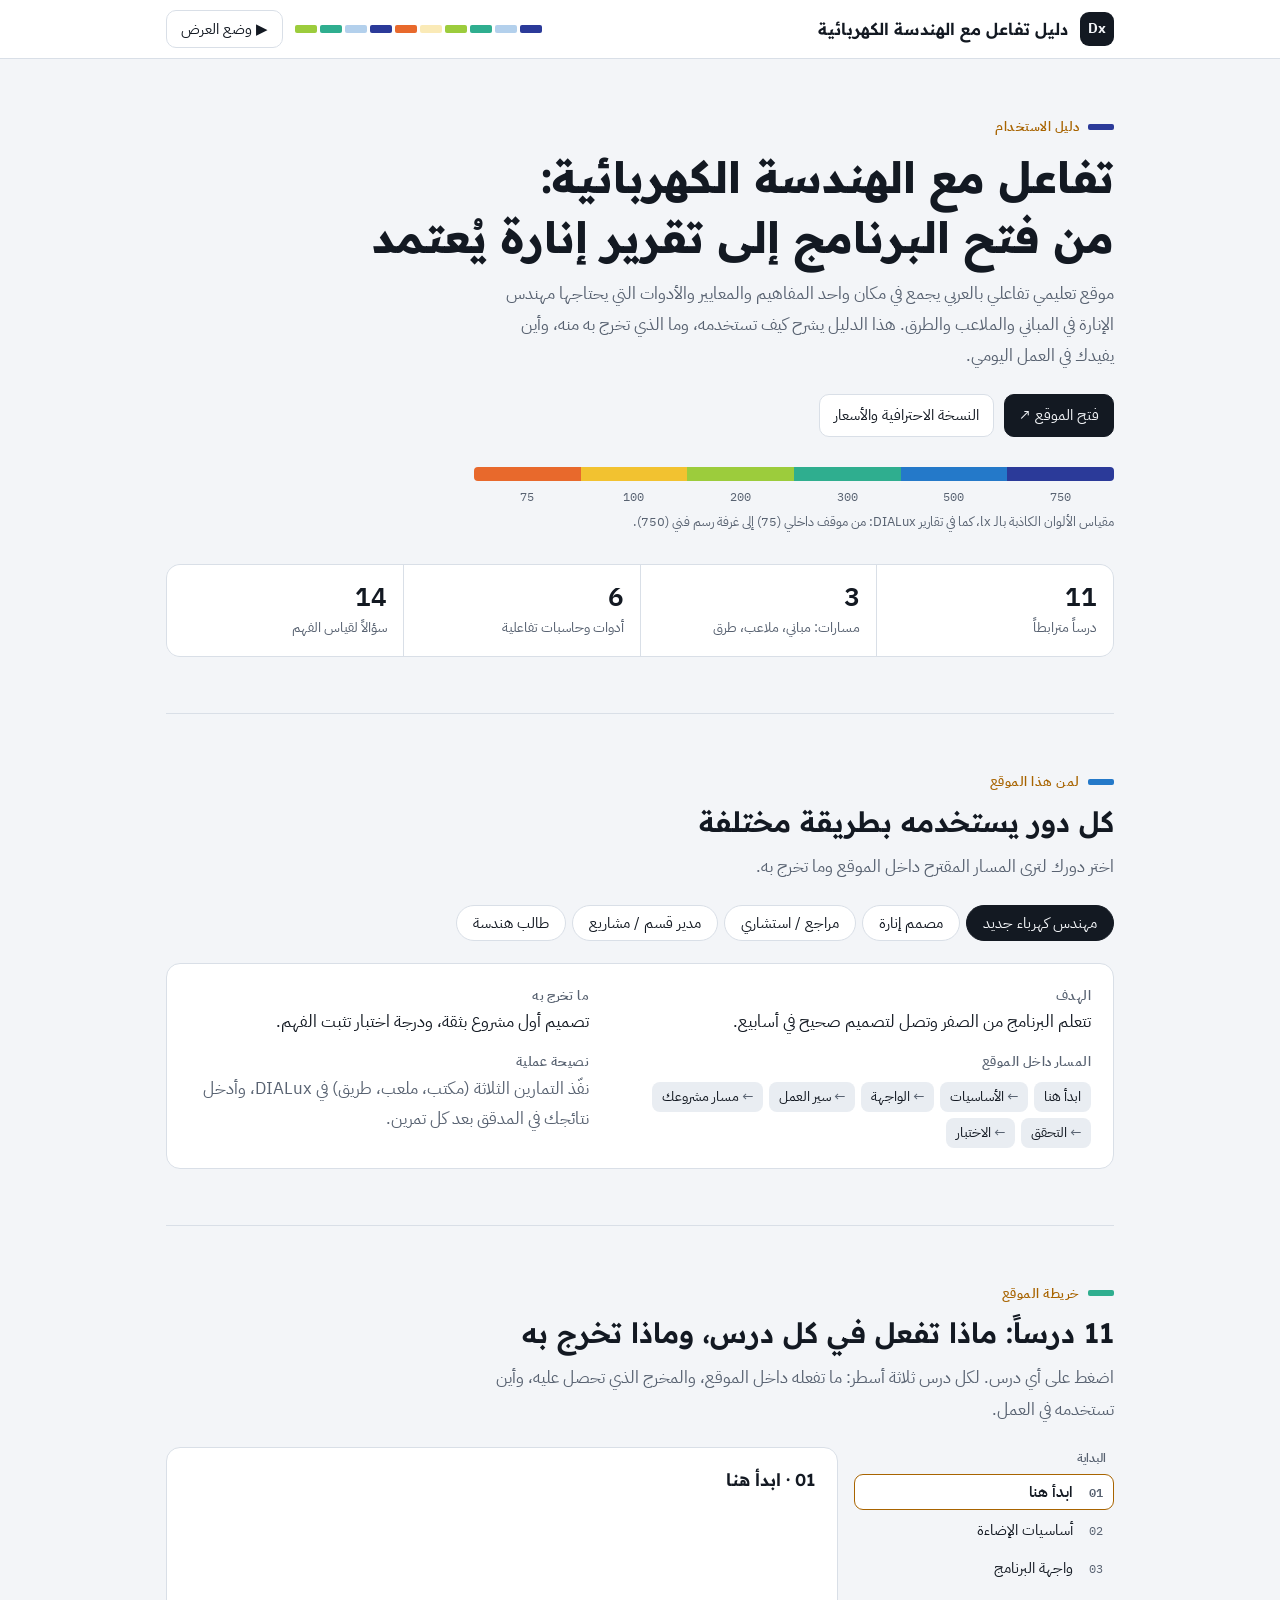
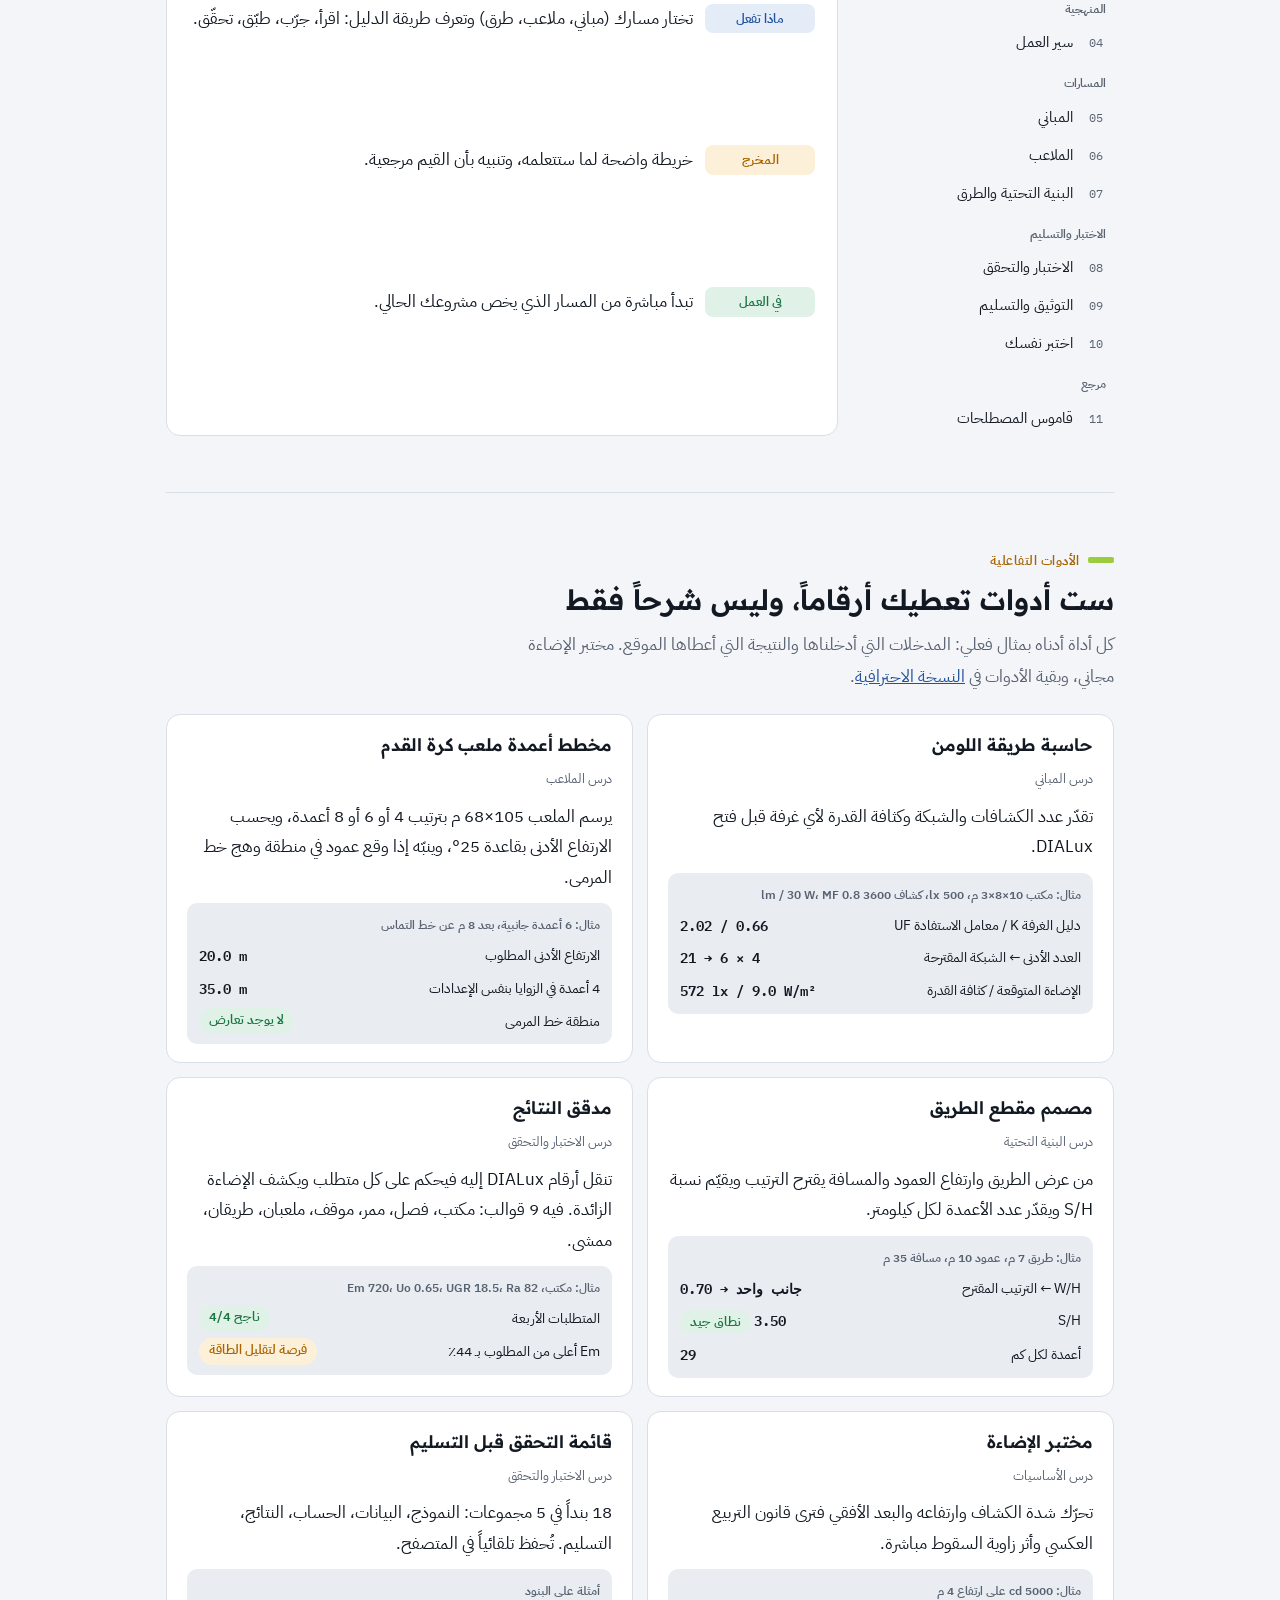
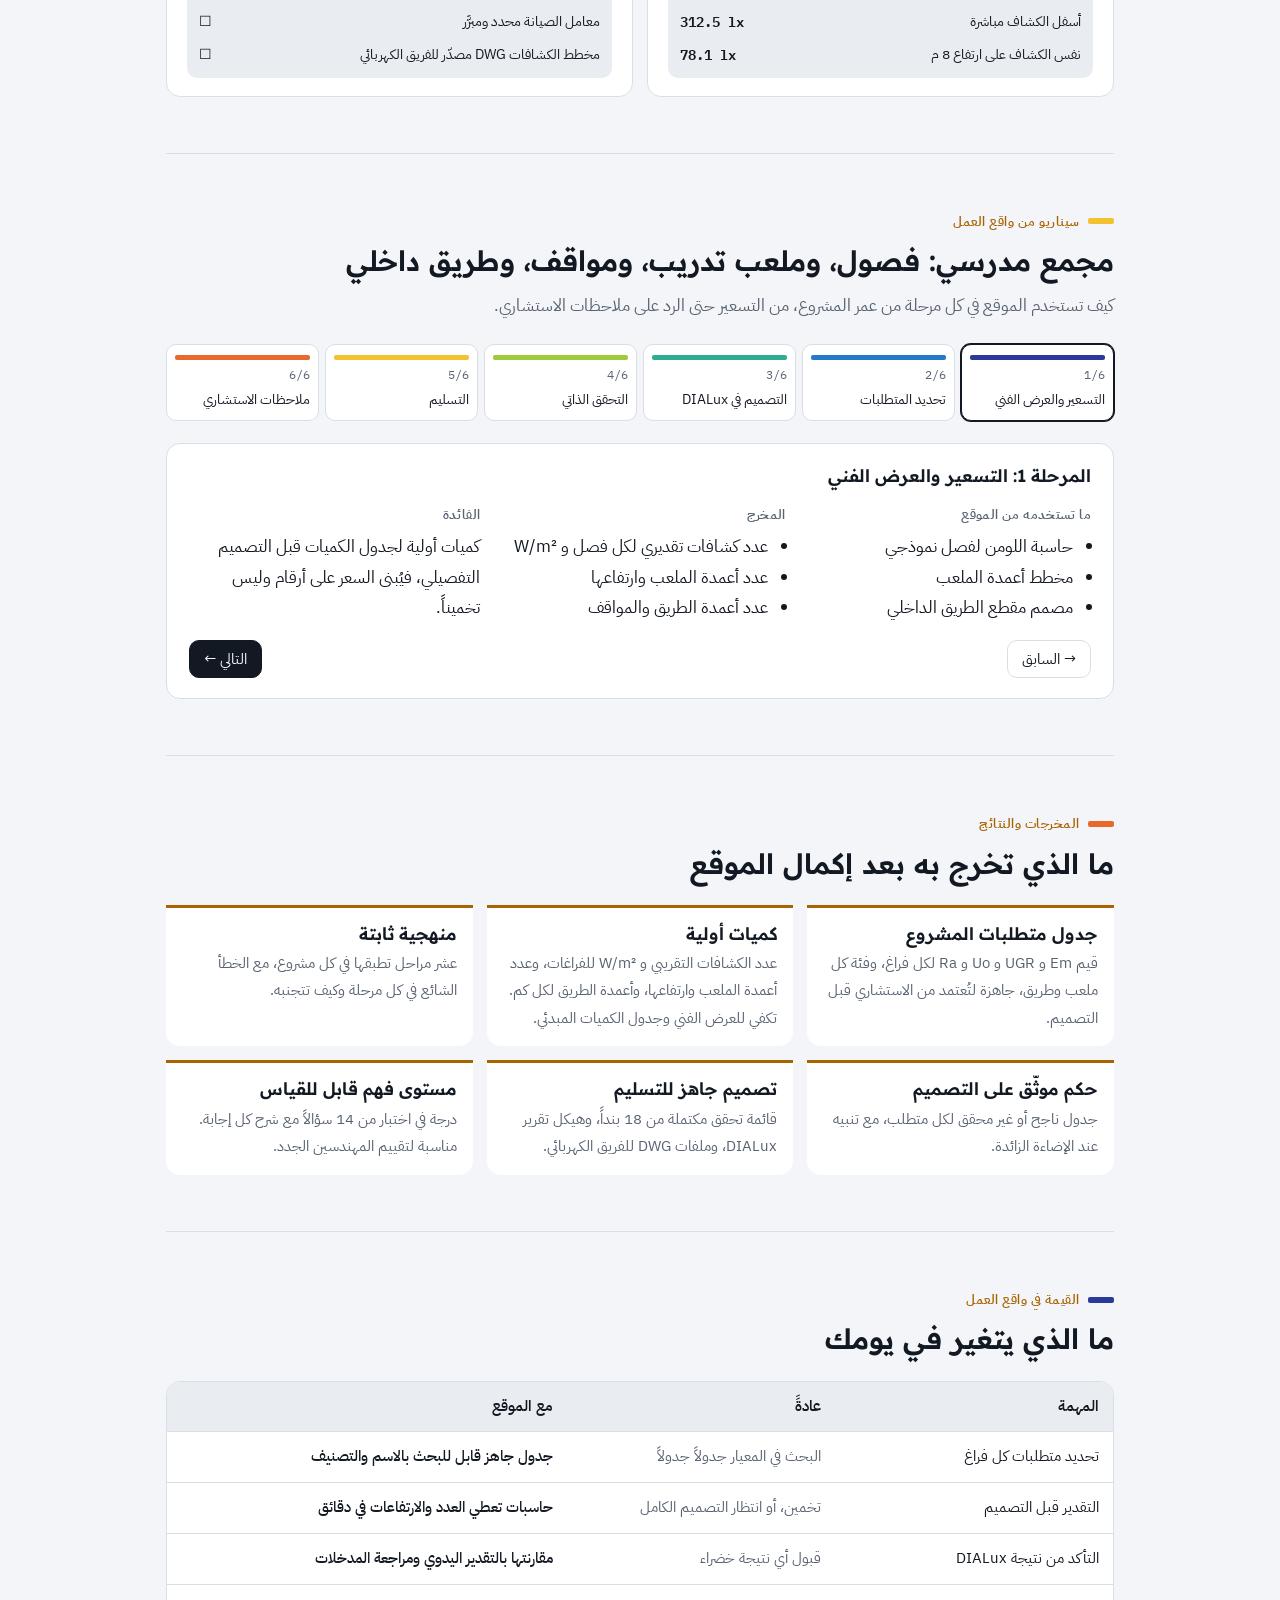
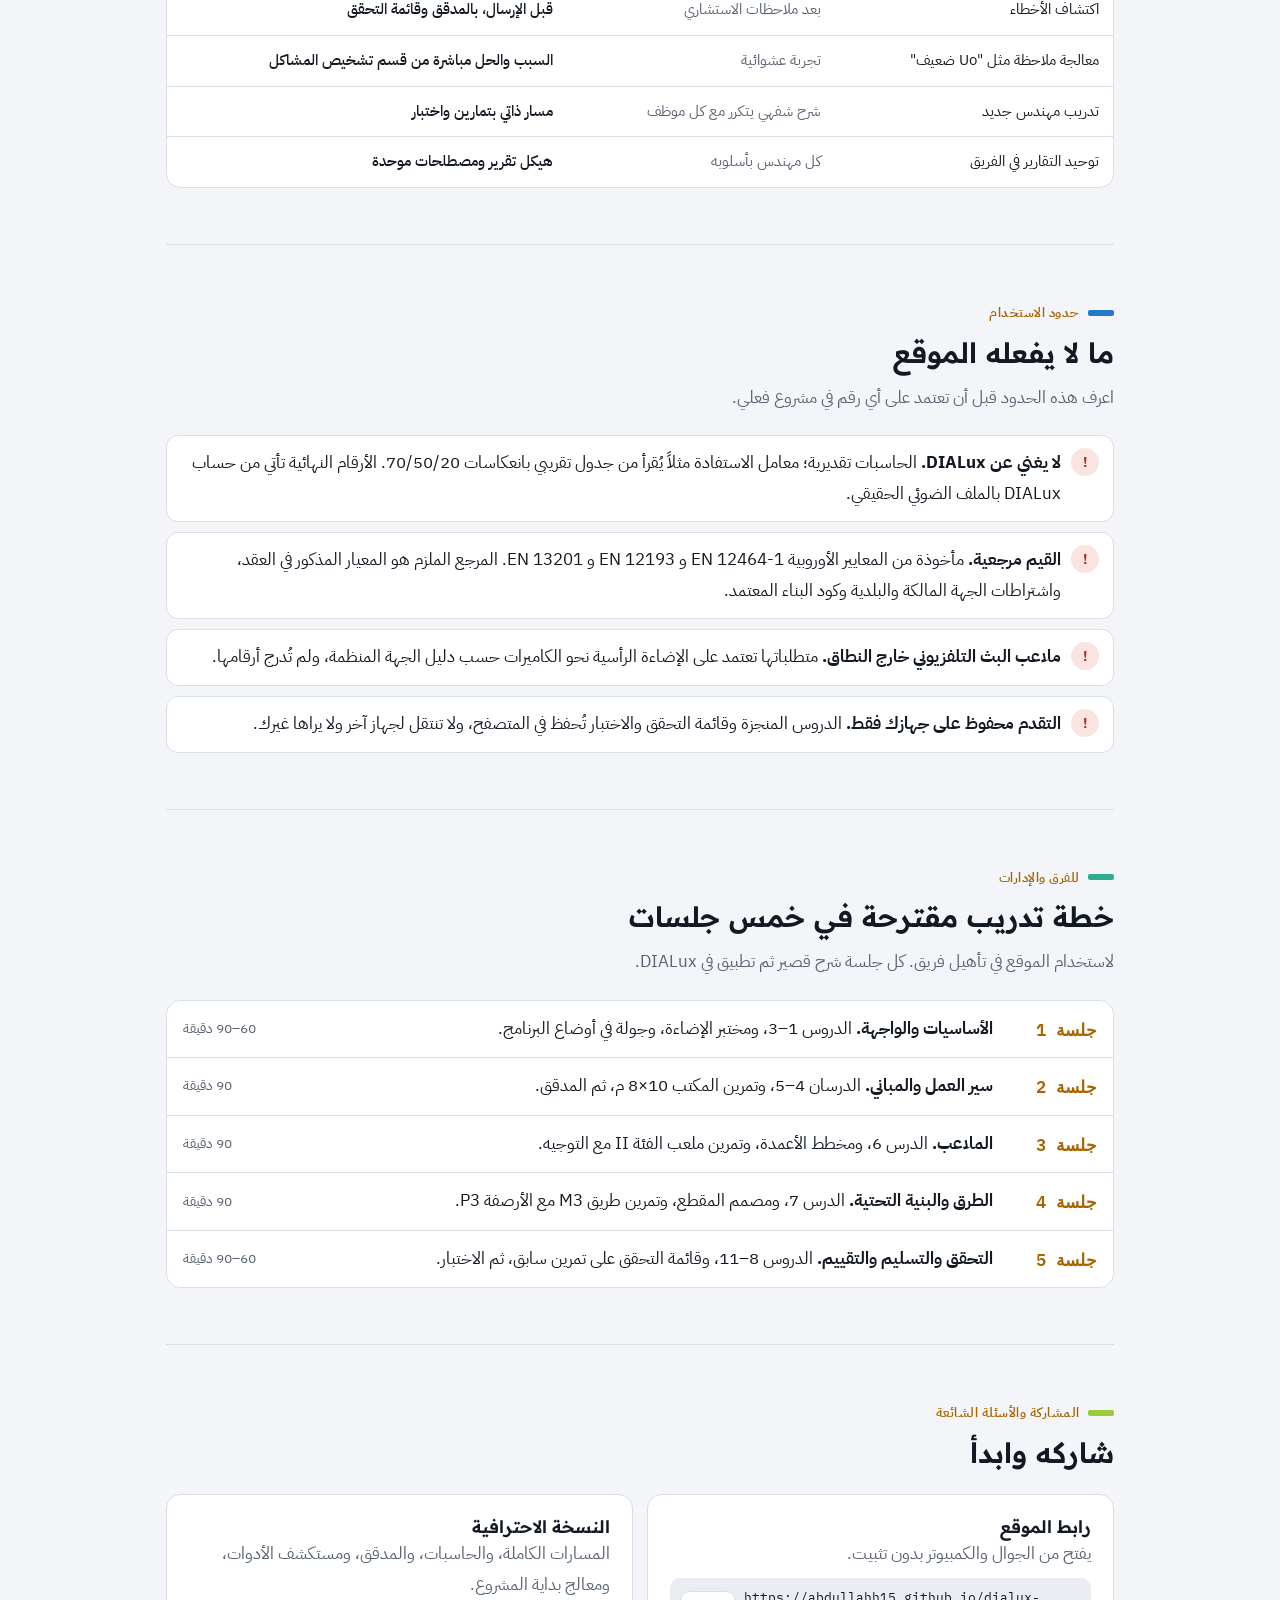
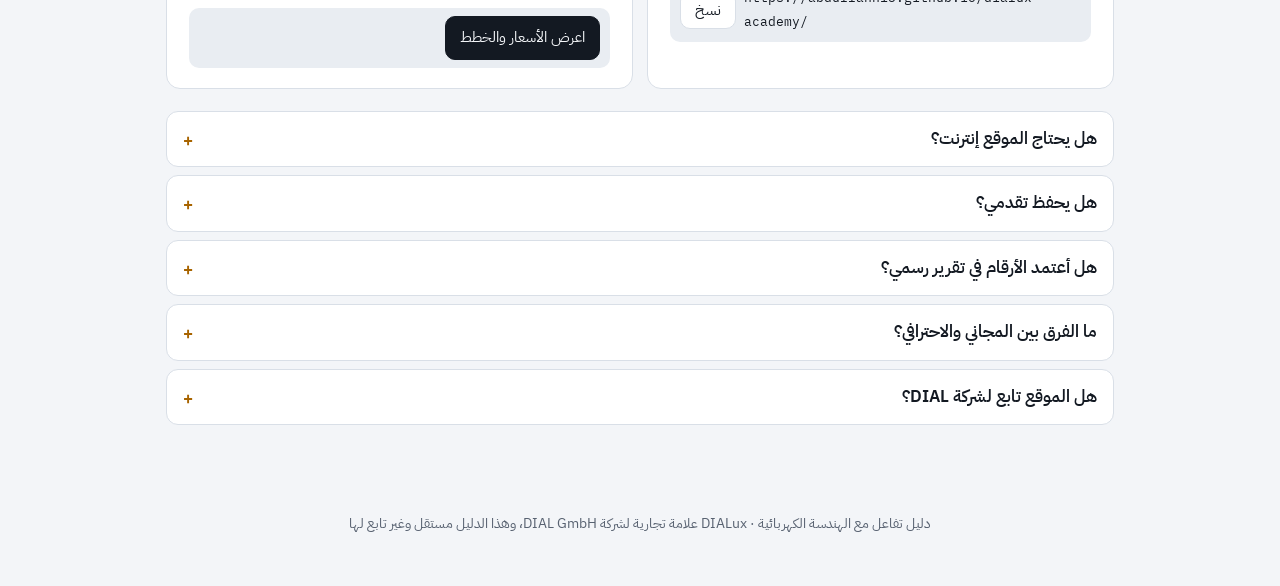
==== commit b4138792: "Rename brand to تفاعل مع الهندسة الكهربائية Co-Authored-By: Claude Opus 5.5 <noreply@anthropic.com>" ====
--- a/guide.html
+++ b/guide.html
@@ -3,9 +3,9 @@
 <head>
 <meta charset="utf-8">
 <meta name="viewport" content="width=device-width, initial-scale=1, viewport-fit=cover">
-<meta name="description" content="شرح تفاعلي لاستخدام موقع أكاديمية الإنارة الهندسية: الأدوات والمخرجات والقيمة في العمل">
+<meta name="description" content="شرح تفاعلي لاستخدام موقع تفاعل مع الهندسة الكهربائية: الأدوات والمخرجات والقيمة في العمل">
 <style>:root{padding-top:env(safe-area-inset-top,0px);padding-bottom:env(safe-area-inset-bottom,0px)}body{margin:0}img{max-width:100%}[hidden]{display:none!important}</style>
-<title>دليل أكاديمية الإنارة الهندسية</title>
+<title>دليل تفاعل مع الهندسة الكهربائية</title>
 <meta name="claude:viewport-fit-sides" content="cover">
 <link rel="preconnect" href="https://fonts.googleapis.com">
 <link rel="preconnect" href="https://fonts.gstatic.com" crossorigin>
@@ -229,7 +229,7 @@
 <header class="top">
   <div class="wrap">
     <span class="mark">Dx</span>
-    <span class="name">دليل أكاديمية الإنارة الهندسية</span>
+    <span class="name">دليل تفاعل مع الهندسة الكهربائية</span>
     <span class="spacer"></span>
     <nav class="fc-index" id="fcIndex" aria-label="المقاطع"></nav>
     <button class="btn" id="presentBtn" type="button">▶ وضع العرض</button>
@@ -241,7 +241,7 @@
 <!-- 1 -->
 <section class="slide hero" data-label="المقدمة">
   <div class="eyebrow"><i style="background:var(--fc1)"></i>دليل الاستخدام</div>
-  <h1>أكاديمية الإنارة الهندسية:<br>من فتح البرنامج إلى تقرير إنارة يُعتمد</h1>
+  <h1>تفاعل مع الهندسة الكهربائية:<br>من فتح البرنامج إلى تقرير إنارة يُعتمد</h1>
   <p class="lead">موقع تعليمي تفاعلي بالعربي يجمع في مكان واحد المفاهيم والمعايير والأدوات التي يحتاجها مهندس الإنارة في المباني والملاعب والطرق. هذا الدليل يشرح كيف تستخدمه، وما الذي تخرج به منه، وأين يفيدك في العمل اليومي.</p>
   <div class="cta">
     <a class="btn primary" href="https://abdullahh15.github.io/dialux-academy/" target="_blank" rel="noopener">فتح الموقع ↗</a>
@@ -465,7 +465,7 @@
 </section>
 
 </main>
-<footer class="wrap">دليل أكاديمية الإنارة الهندسية · DIALux علامة تجارية لشركة DIAL GmbH، وهذا الدليل مستقل وغير تابع لها</footer>
+<footer class="wrap">دليل تفاعل مع الهندسة الكهربائية · DIALux علامة تجارية لشركة DIAL GmbH، وهذا الدليل مستقل وغير تابع لها</footer>
 
 <div class="present-bar" id="presentBar">
   <span class="prog" id="presentProg"></span>
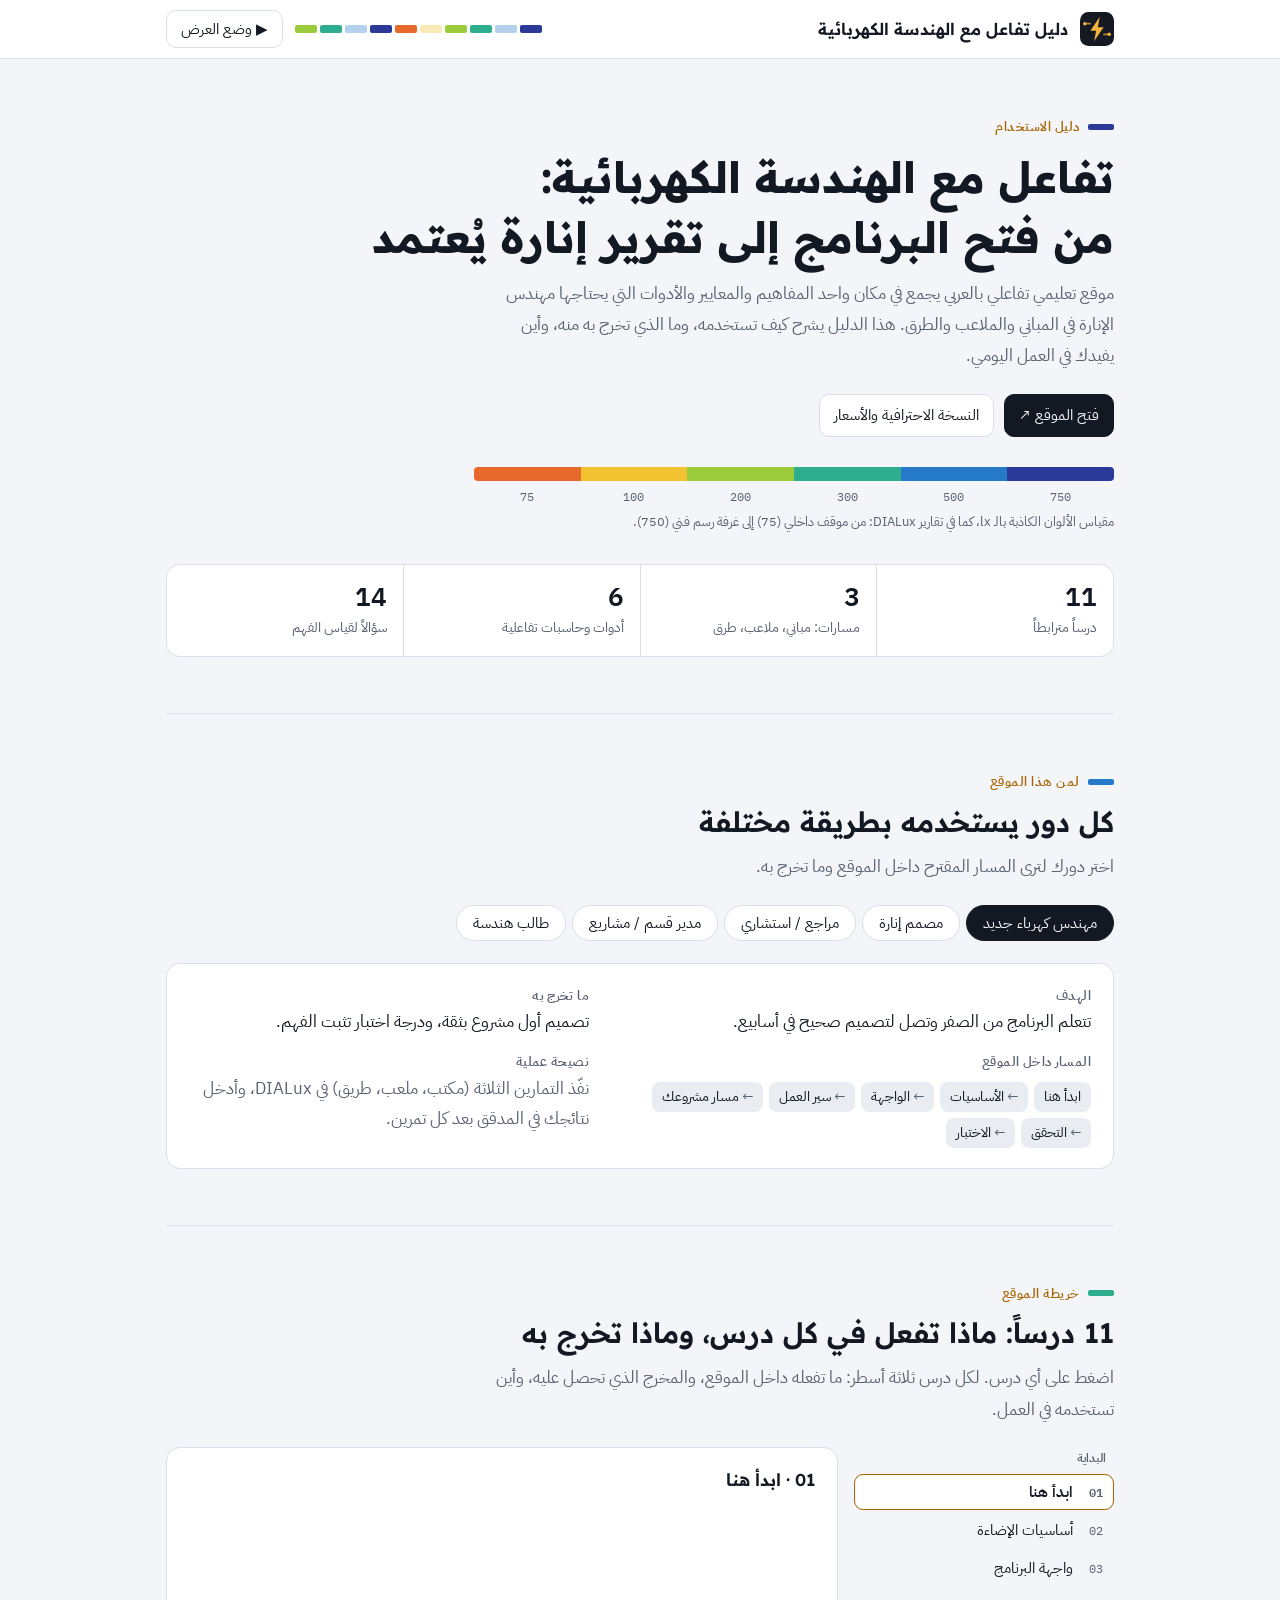
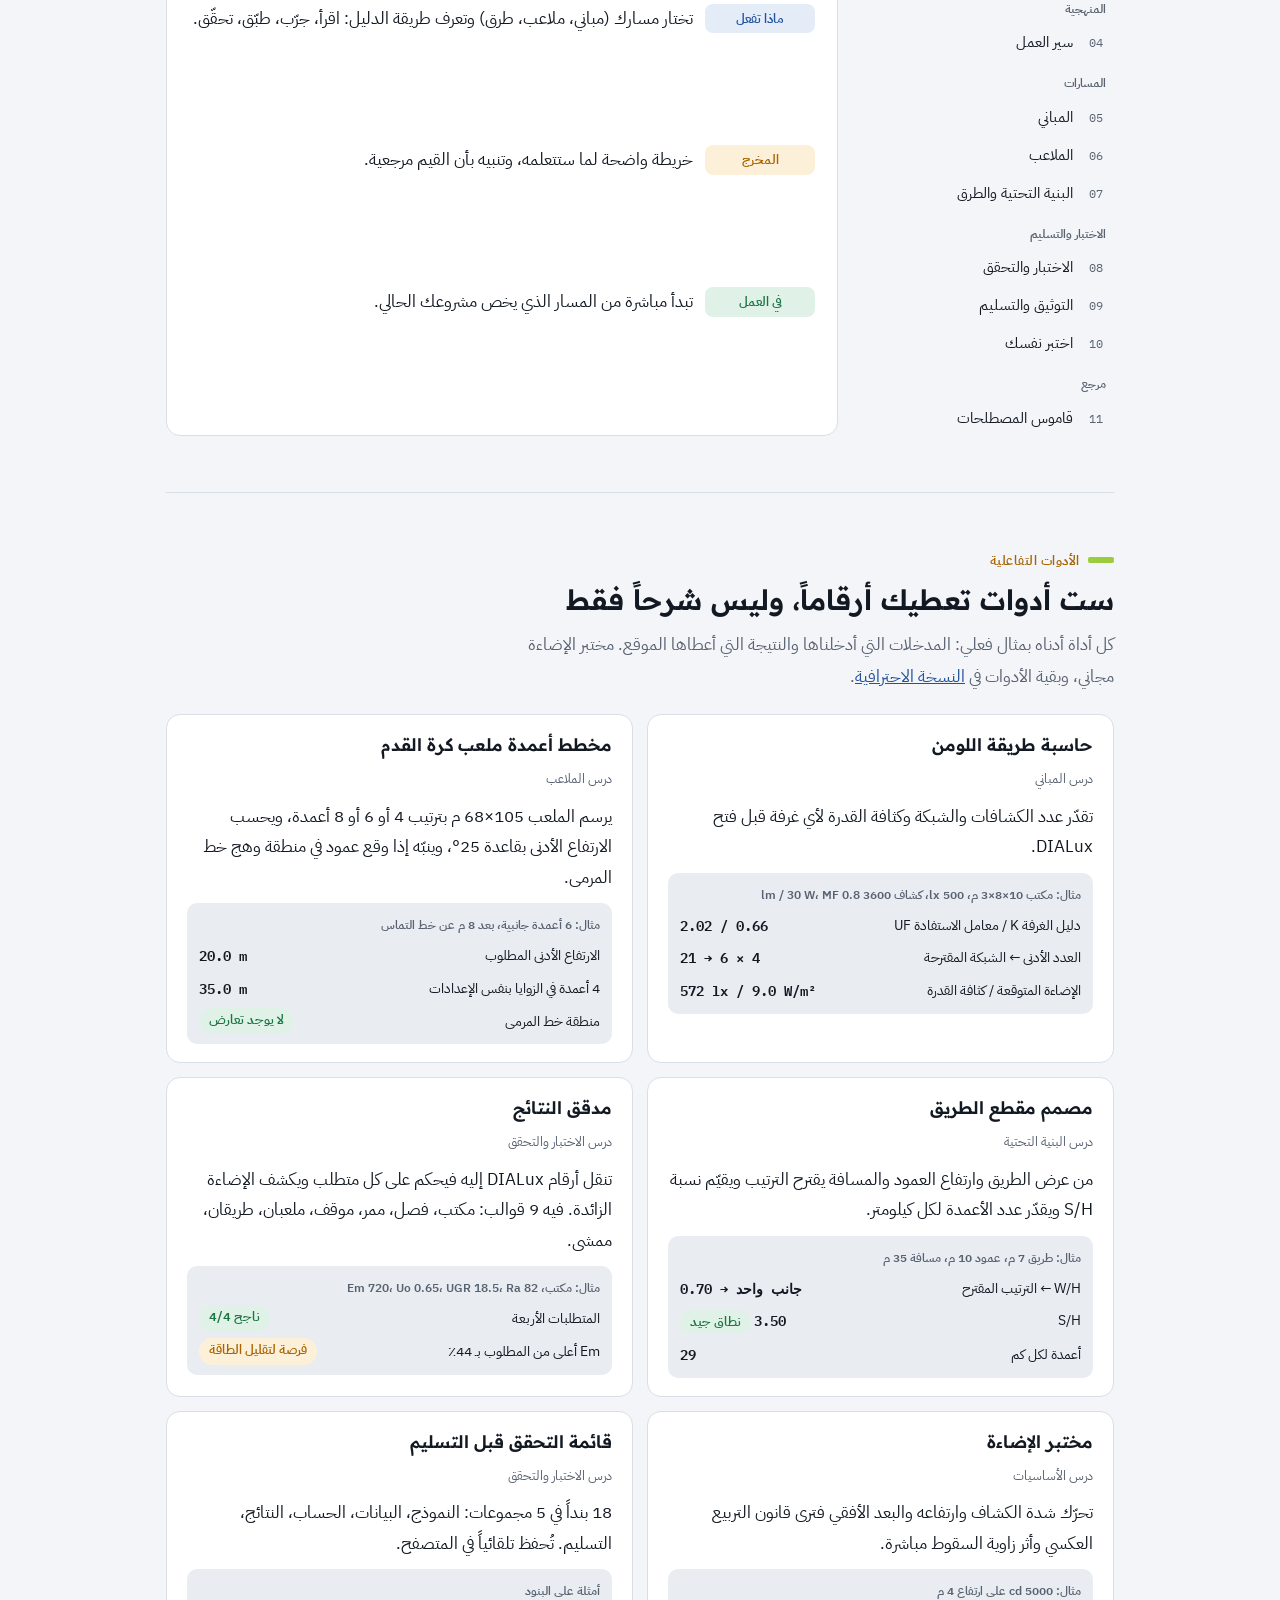
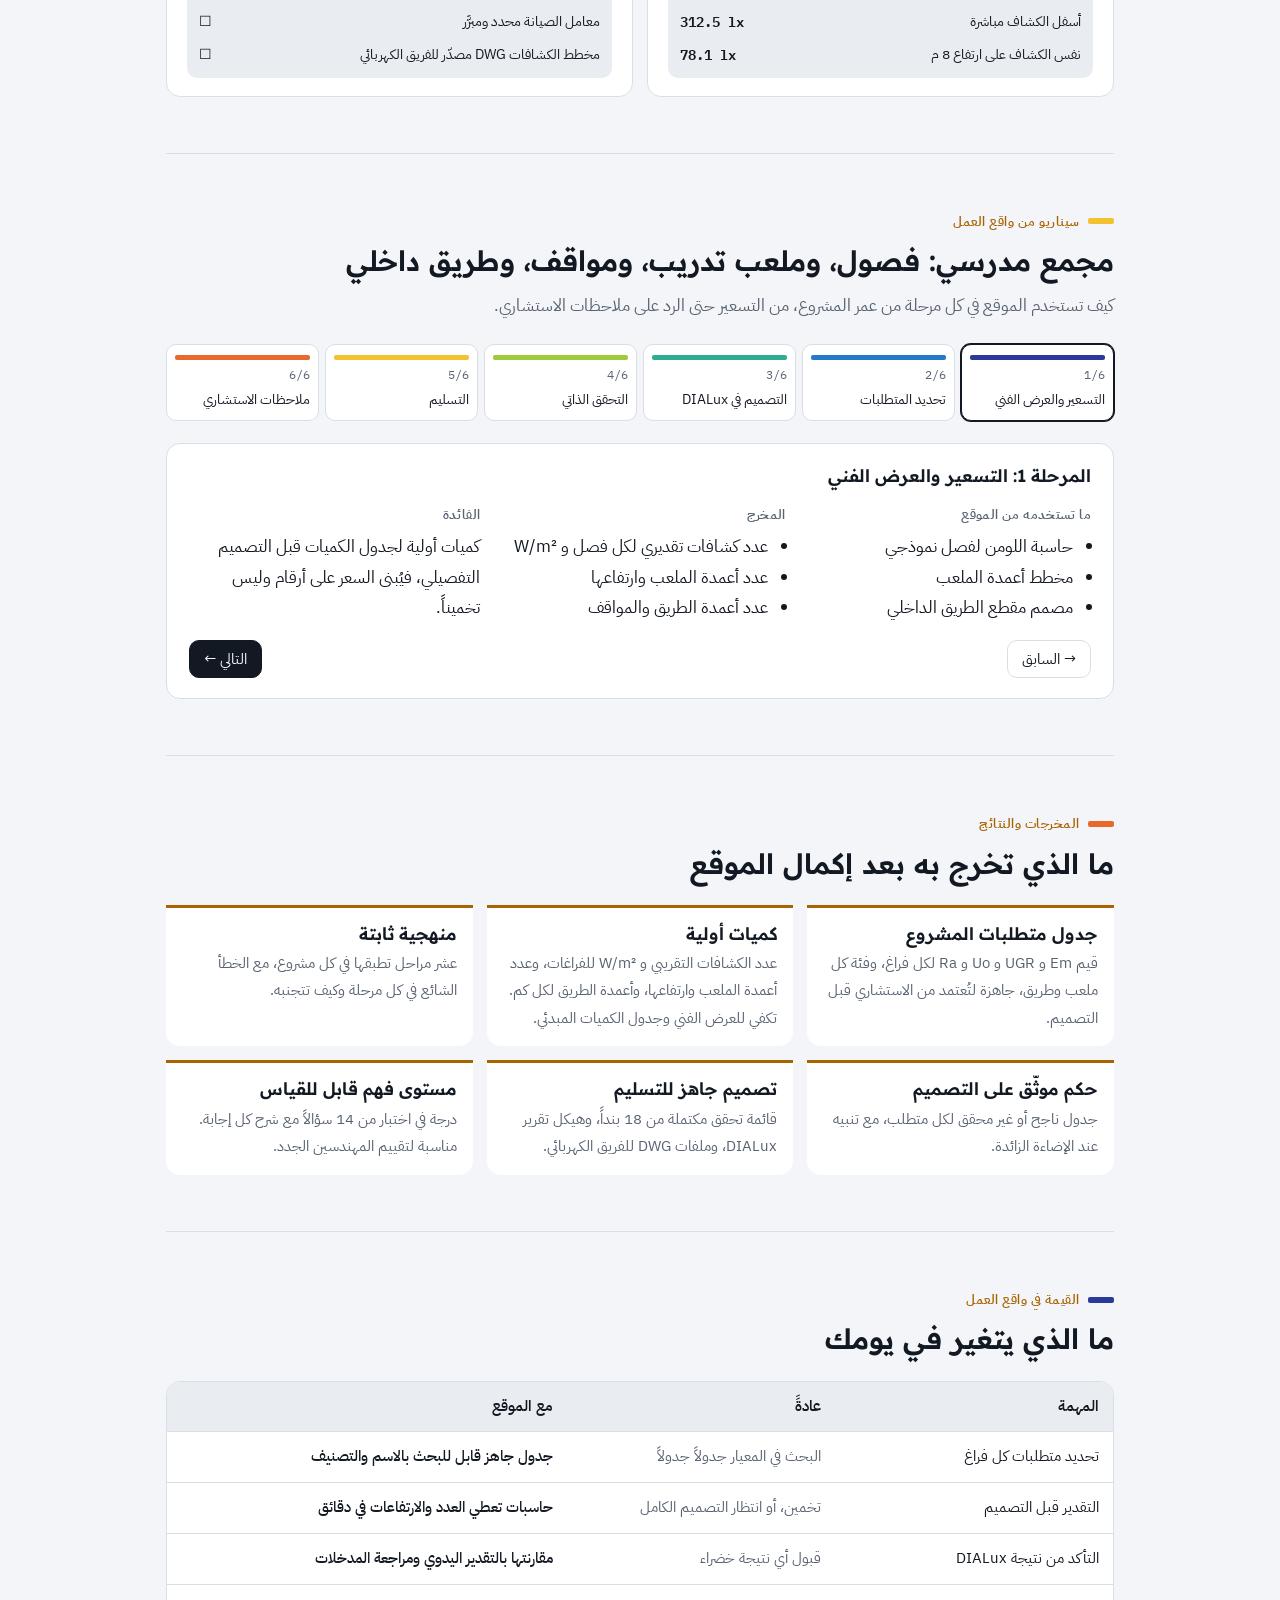
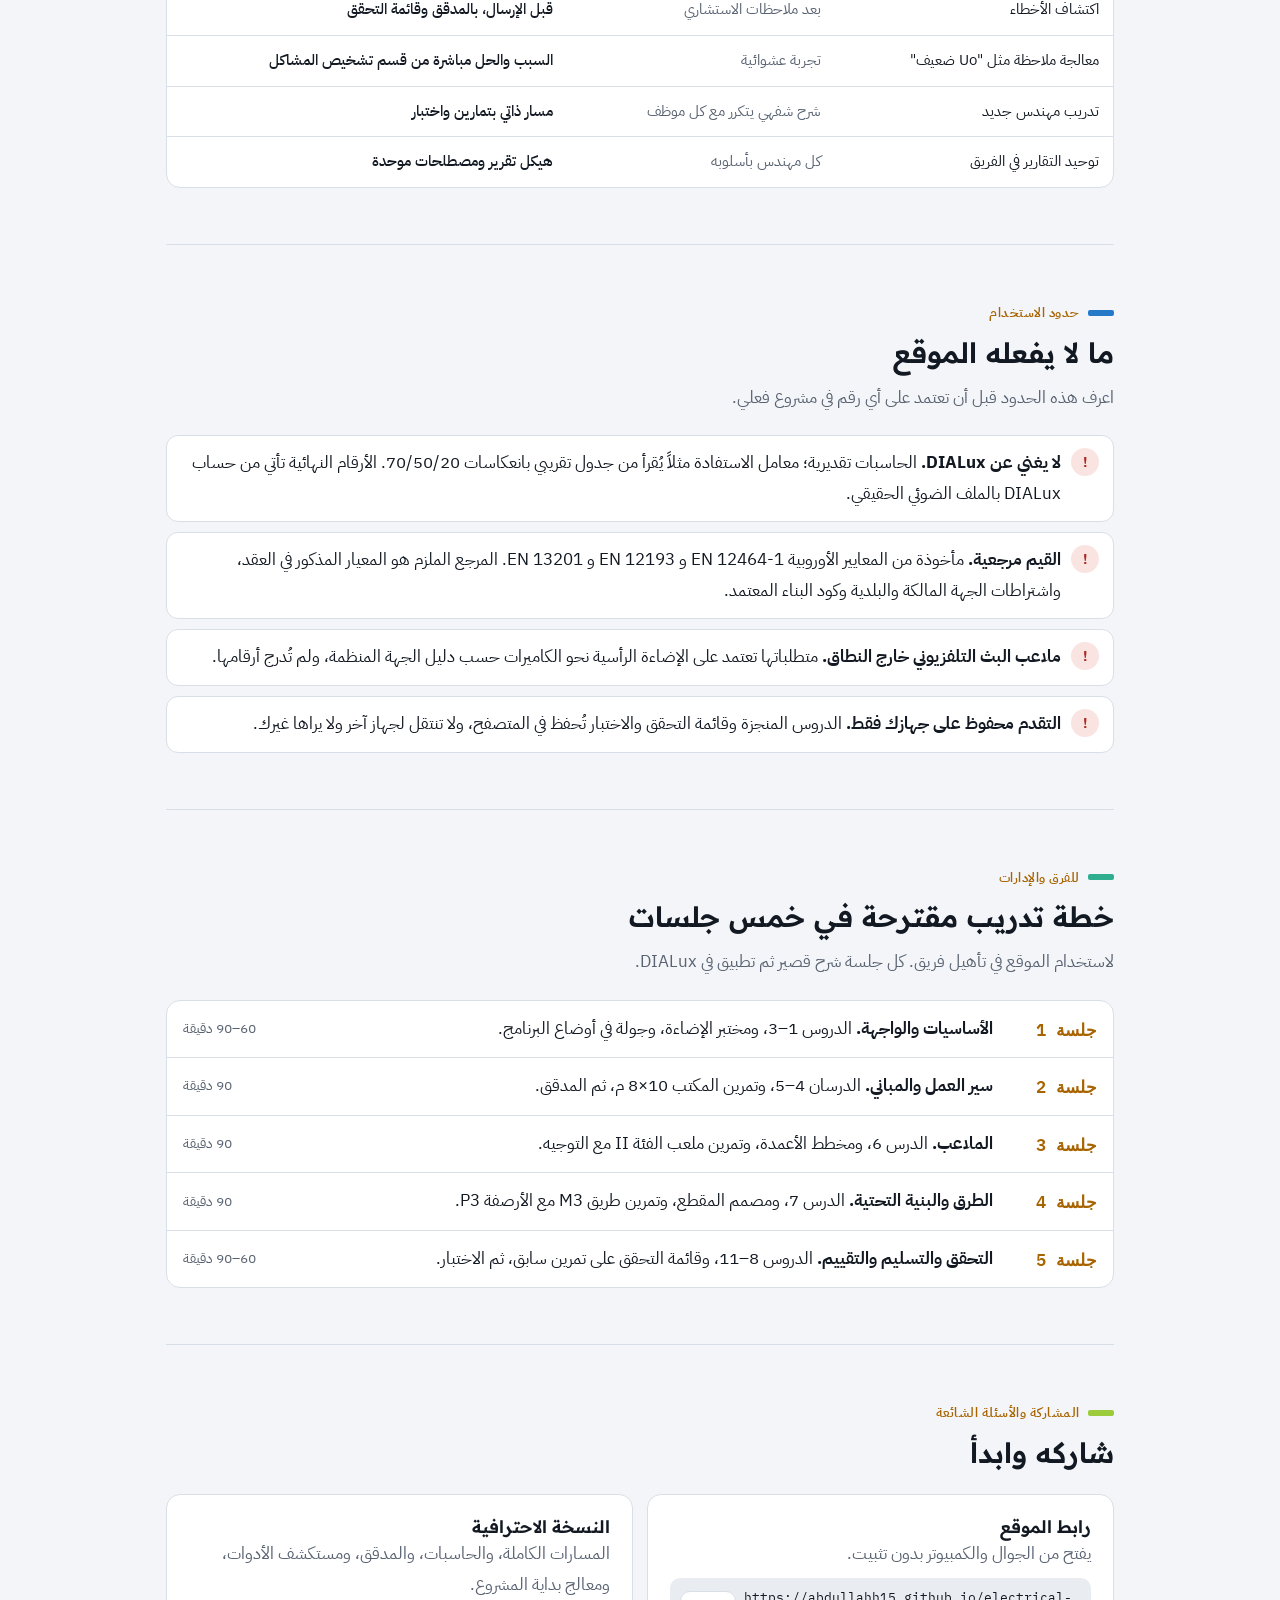
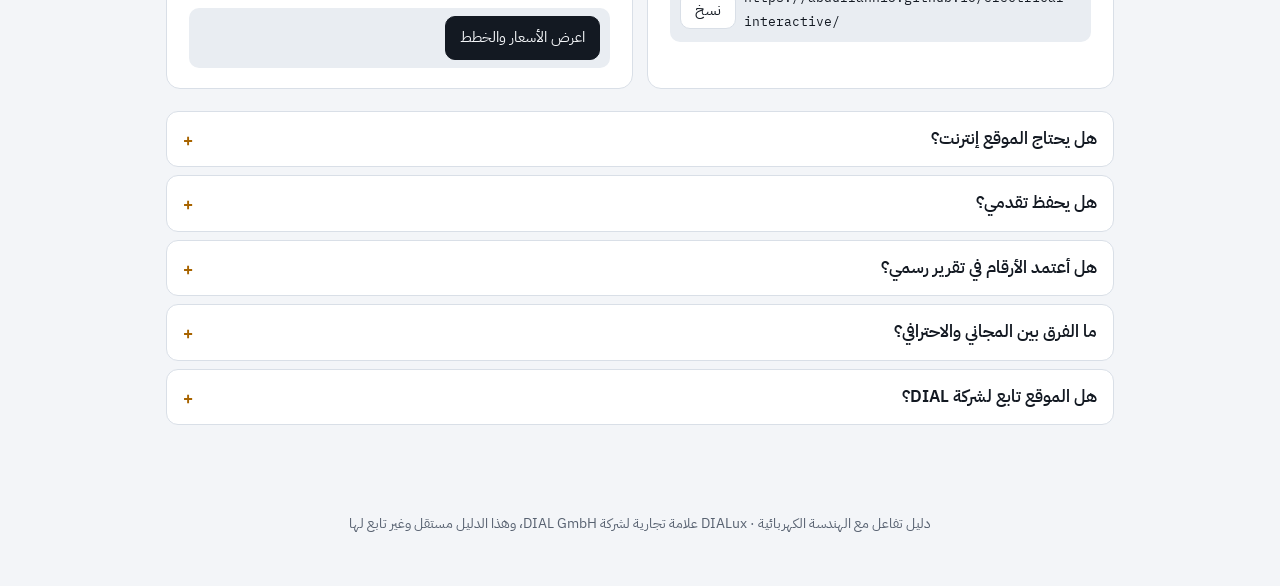
==== commit f5cce132: "New logo and links for the new brand Lightning-and-circuit logo and favicon, brand name in every top" ====
--- a/guide.html
+++ b/guide.html
@@ -5,6 +5,7 @@
 <meta name="viewport" content="width=device-width, initial-scale=1, viewport-fit=cover">
 <meta name="description" content="شرح تفاعلي لاستخدام موقع تفاعل مع الهندسة الكهربائية: الأدوات والمخرجات والقيمة في العمل">
 <style>:root{padding-top:env(safe-area-inset-top,0px);padding-bottom:env(safe-area-inset-bottom,0px)}body{margin:0}img{max-width:100%}[hidden]{display:none!important}</style>
+<link rel="icon" href="data:image/svg+xml,%3Csvg viewBox=%220 0 32 32%22 xmlns=%22http://www.w3.org/2000/svg%22%3E%3Crect width=%2232%22 height=%2232%22 rx=%228%22 fill=%22%23151a22%22/%3E%3Cpath d=%22M4.5 11H9.5M22.5 21H27.5%22 stroke=%22%23f2b33d%22 stroke-width=%221.6%22 stroke-linecap=%22round%22 opacity=%22.7%22/%3E%3Ccircle cx=%224.5%22 cy=%2211%22 r=%221.6%22 fill=%22%23f2b33d%22/%3E%3Ccircle cx=%2227.5%22 cy=%2221%22 r=%221.6%22 fill=%22%23f2b33d%22/%3E%3Cpath d=%22M18.6 4.5 9.8 17.6h5.4l-2 9.9 9-13.2h-5.4z%22 fill=%22%23f2b33d%22/%3E%3C/svg%3E">
 <title>دليل تفاعل مع الهندسة الكهربائية</title>
 <meta name="claude:viewport-fit-sides" content="cover">
 <link rel="preconnect" href="https://fonts.googleapis.com">
@@ -70,7 +71,8 @@
 /* الترويسة */
 .top { position: sticky; top: env(safe-area-inset-top, 0px); z-index: 20; background: color-mix(in srgb, var(--surface) 94%, transparent); backdrop-filter: blur(8px); border-bottom: 1px solid var(--line); }
 .top .wrap { display: flex; align-items: center; gap: 12px; padding-block: 10px; }
-.mark { width: 34px; height: 34px; border-radius: 9px; background: var(--ink); color: var(--bg); display: grid; place-items: center; font-weight: 700; font-size: .85rem; direction: ltr; flex: 0 0 auto; }
+.mark svg { width: 100%; height: 100%; display: block; }
+.mark { width: 34px; height: 34px; border-radius: 9px; background: transparent; color: var(--bg); display: grid; place-items: center; font-weight: 700; font-size: .85rem; direction: ltr; flex: 0 0 auto; }
 .top .name { font-family: var(--font-display); font-weight: 600; white-space: nowrap; overflow: hidden; text-overflow: ellipsis; min-width: 0; }
 .top .spacer { flex: 1; }
 .fc-index { display: flex; gap: 3px; }
@@ -228,7 +230,7 @@
 <div dir="rtl" lang="ar">
 <header class="top">
   <div class="wrap">
-    <span class="mark">Dx</span>
+    <span class="mark"><svg viewBox="0 0 32 32" xmlns="http://www.w3.org/2000/svg" aria-hidden="true"><rect width="32" height="32" rx="8" fill="#151a22"/><path d="M4.5 11H9.5M22.5 21H27.5" stroke="#f2b33d" stroke-width="1.6" stroke-linecap="round" opacity=".7"/><circle cx="4.5" cy="11" r="1.6" fill="#f2b33d"/><circle cx="27.5" cy="21" r="1.6" fill="#f2b33d"/><path d="M18.6 4.5 9.8 17.6h5.4l-2 9.9 9-13.2h-5.4z" fill="#f2b33d"/></svg></span>
     <span class="name">دليل تفاعل مع الهندسة الكهربائية</span>
     <span class="spacer"></span>
     <nav class="fc-index" id="fcIndex" aria-label="المقاطع"></nav>
@@ -244,7 +246,7 @@
   <h1>تفاعل مع الهندسة الكهربائية:<br>من فتح البرنامج إلى تقرير إنارة يُعتمد</h1>
   <p class="lead">موقع تعليمي تفاعلي بالعربي يجمع في مكان واحد المفاهيم والمعايير والأدوات التي يحتاجها مهندس الإنارة في المباني والملاعب والطرق. هذا الدليل يشرح كيف تستخدمه، وما الذي تخرج به منه، وأين يفيدك في العمل اليومي.</p>
   <div class="cta">
-    <a class="btn primary" href="https://abdullahh15.github.io/dialux-academy/" target="_blank" rel="noopener">فتح الموقع ↗</a>
+    <a class="btn primary" href="https://abdullahh15.github.io/electrical-interactive/" target="_blank" rel="noopener">فتح الموقع ↗</a>
     <a class="btn" href="pricing.html">النسخة الاحترافية والأسعار</a>
   </div>
   <div class="legend" aria-hidden="true">
@@ -450,7 +452,7 @@
     </div>
     <div class="share">
       <div class="panel"><h3>رابط الموقع</h3><p style="color:var(--muted)">يفتح من الجوال والكمبيوتر بدون تثبيت.</p>
-        <div class="link-box"><code id="siteUrl">https://abdullahh15.github.io/dialux-academy/</code><button class="btn" type="button" data-copy="siteUrl">نسخ</button></div></div>
+        <div class="link-box"><code id="siteUrl">https://abdullahh15.github.io/electrical-interactive/</code><button class="btn" type="button" data-copy="siteUrl">نسخ</button></div></div>
       <div class="panel"><h3>النسخة الاحترافية</h3><p style="color:var(--muted)">المسارات الكاملة، والحاسبات، والمدقق، ومستكشف الأدوات، ومعالج بداية المشروع.</p>
         <div class="link-box"><a class="btn primary" href="pricing.html">اعرض الأسعار والخطط</a></div></div>
     </div>
